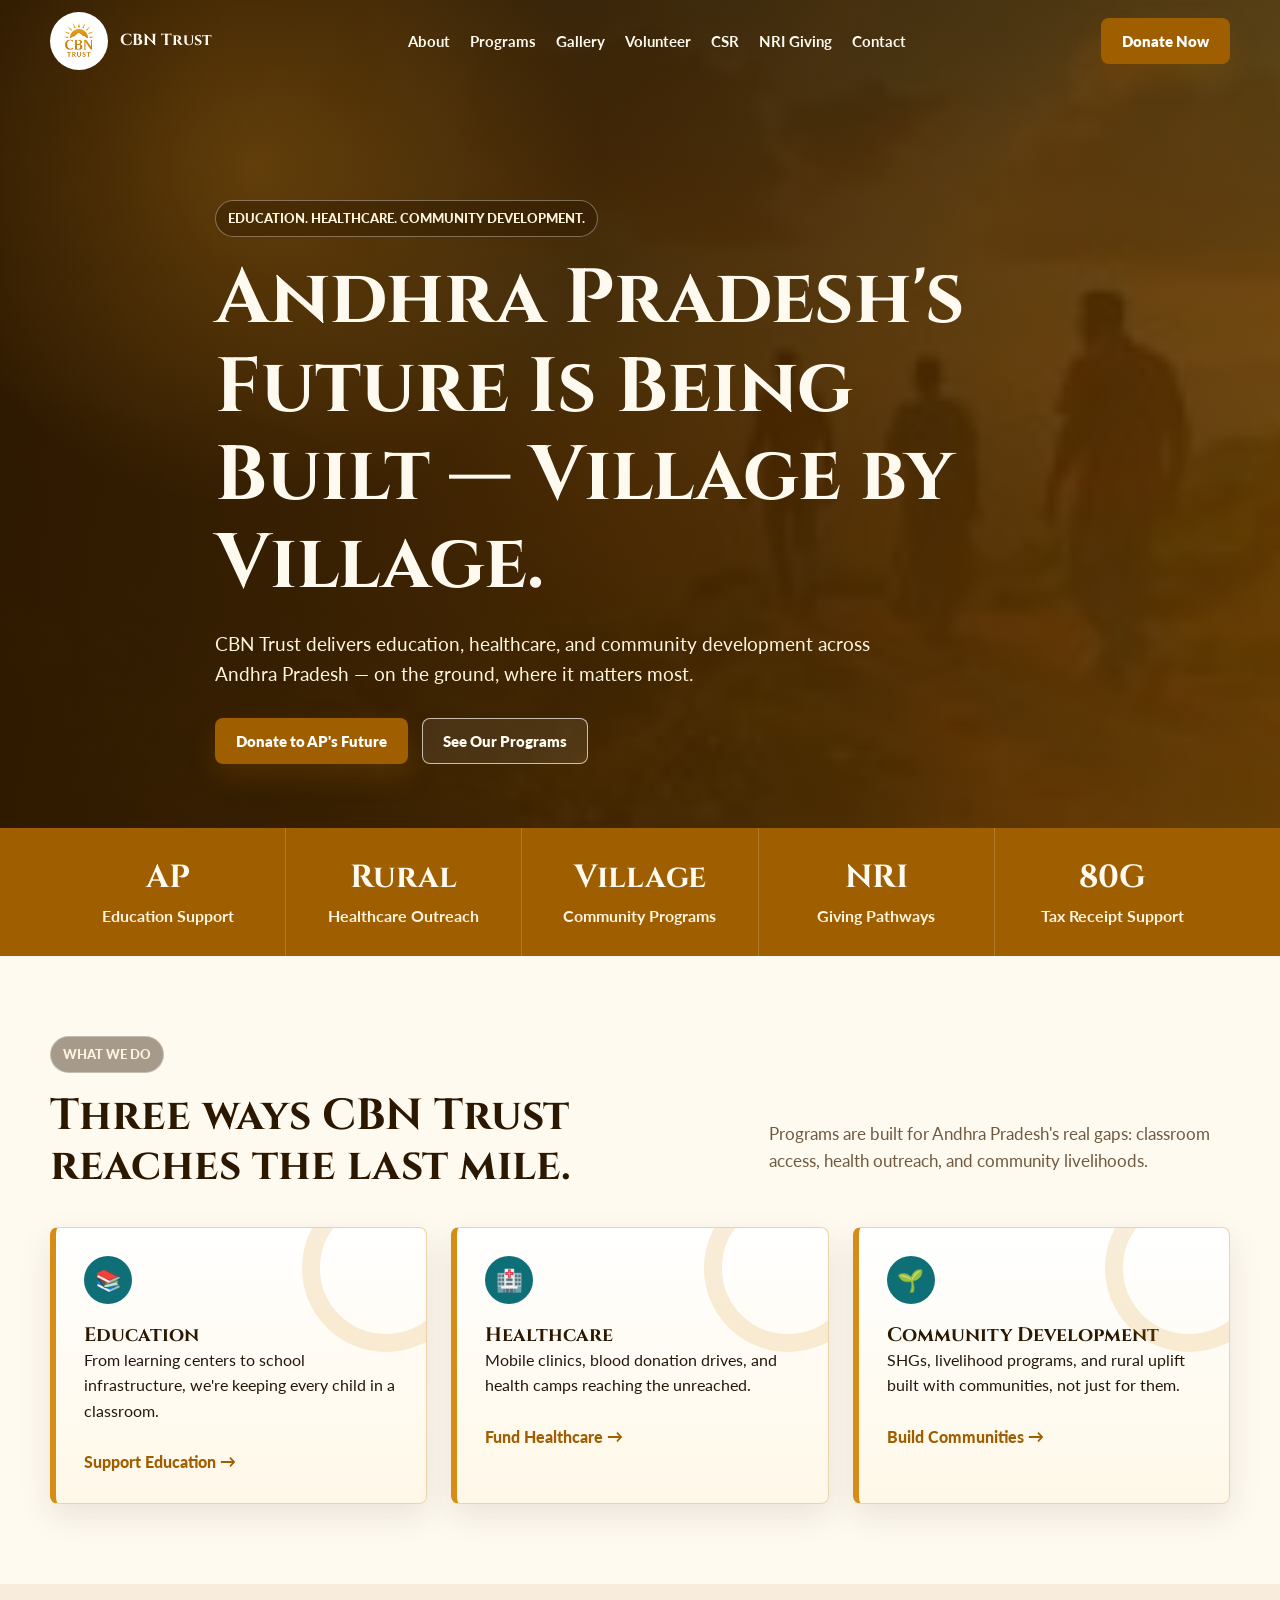
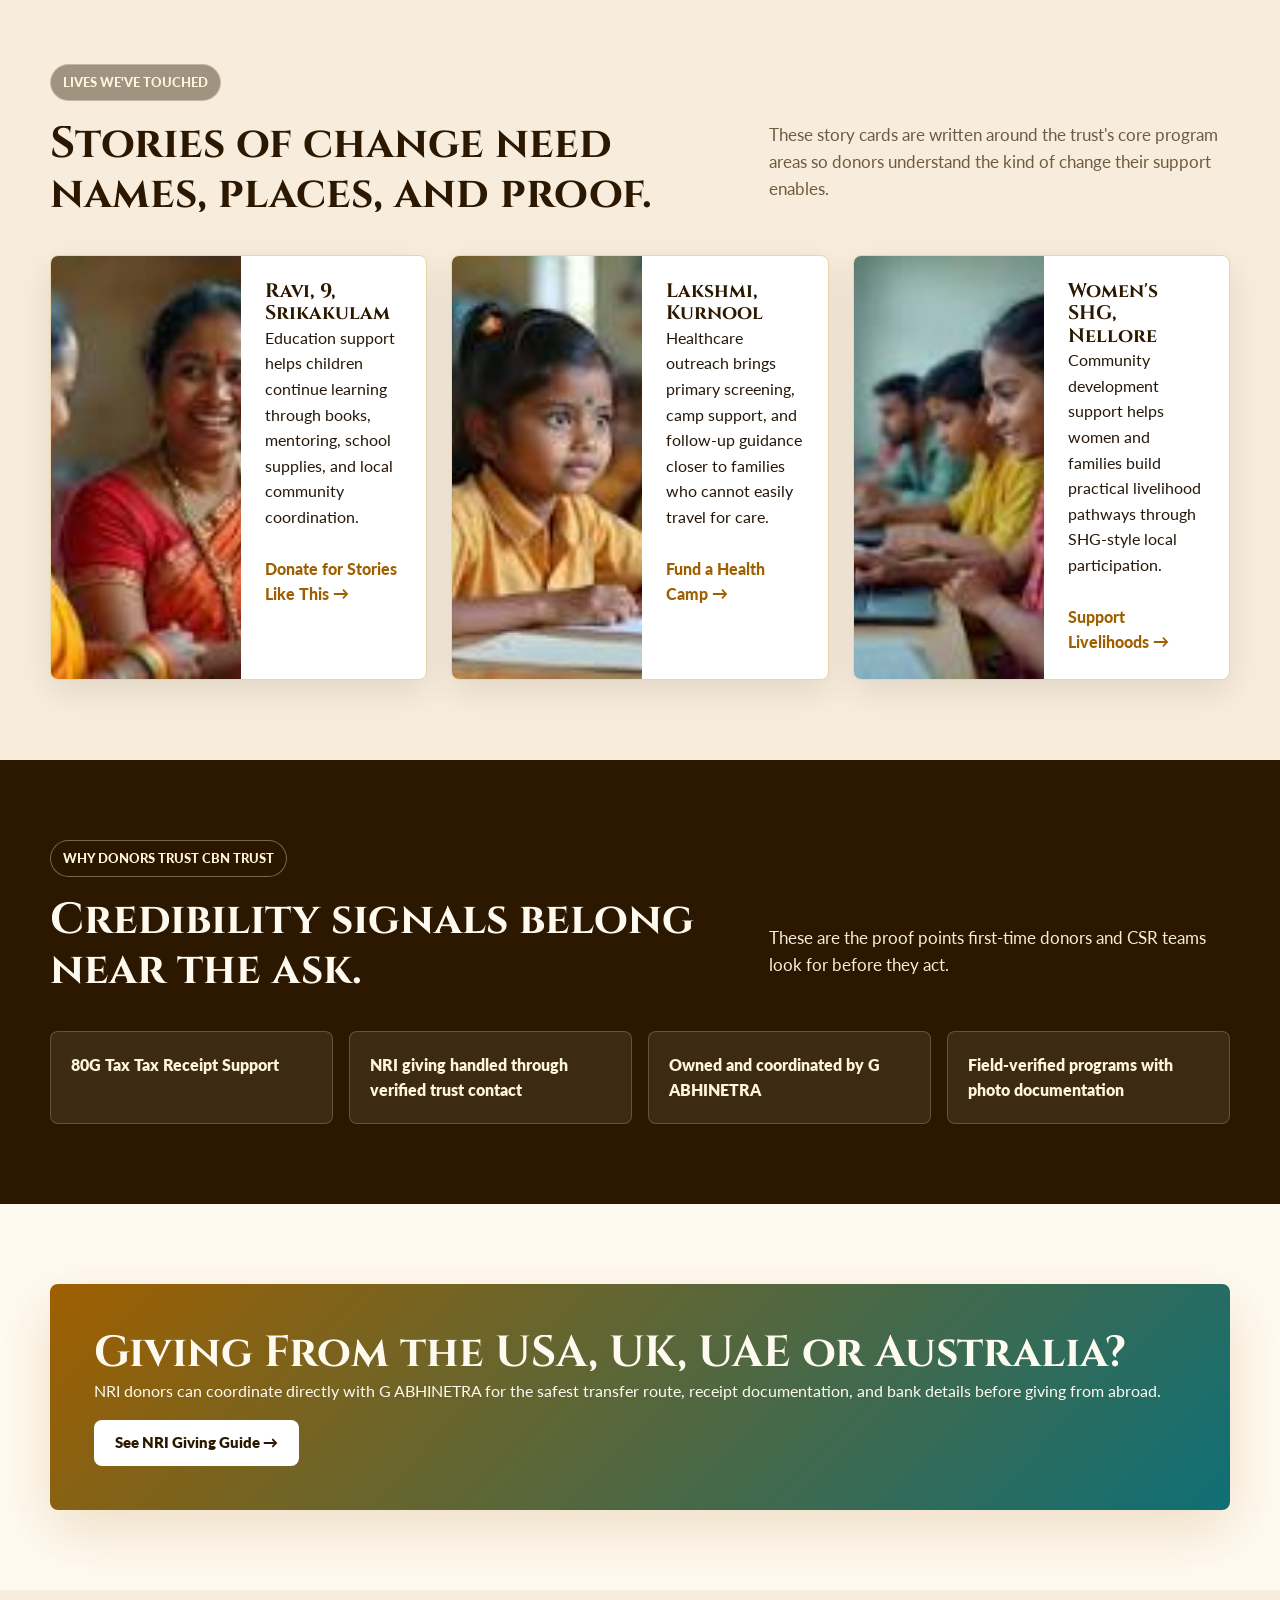
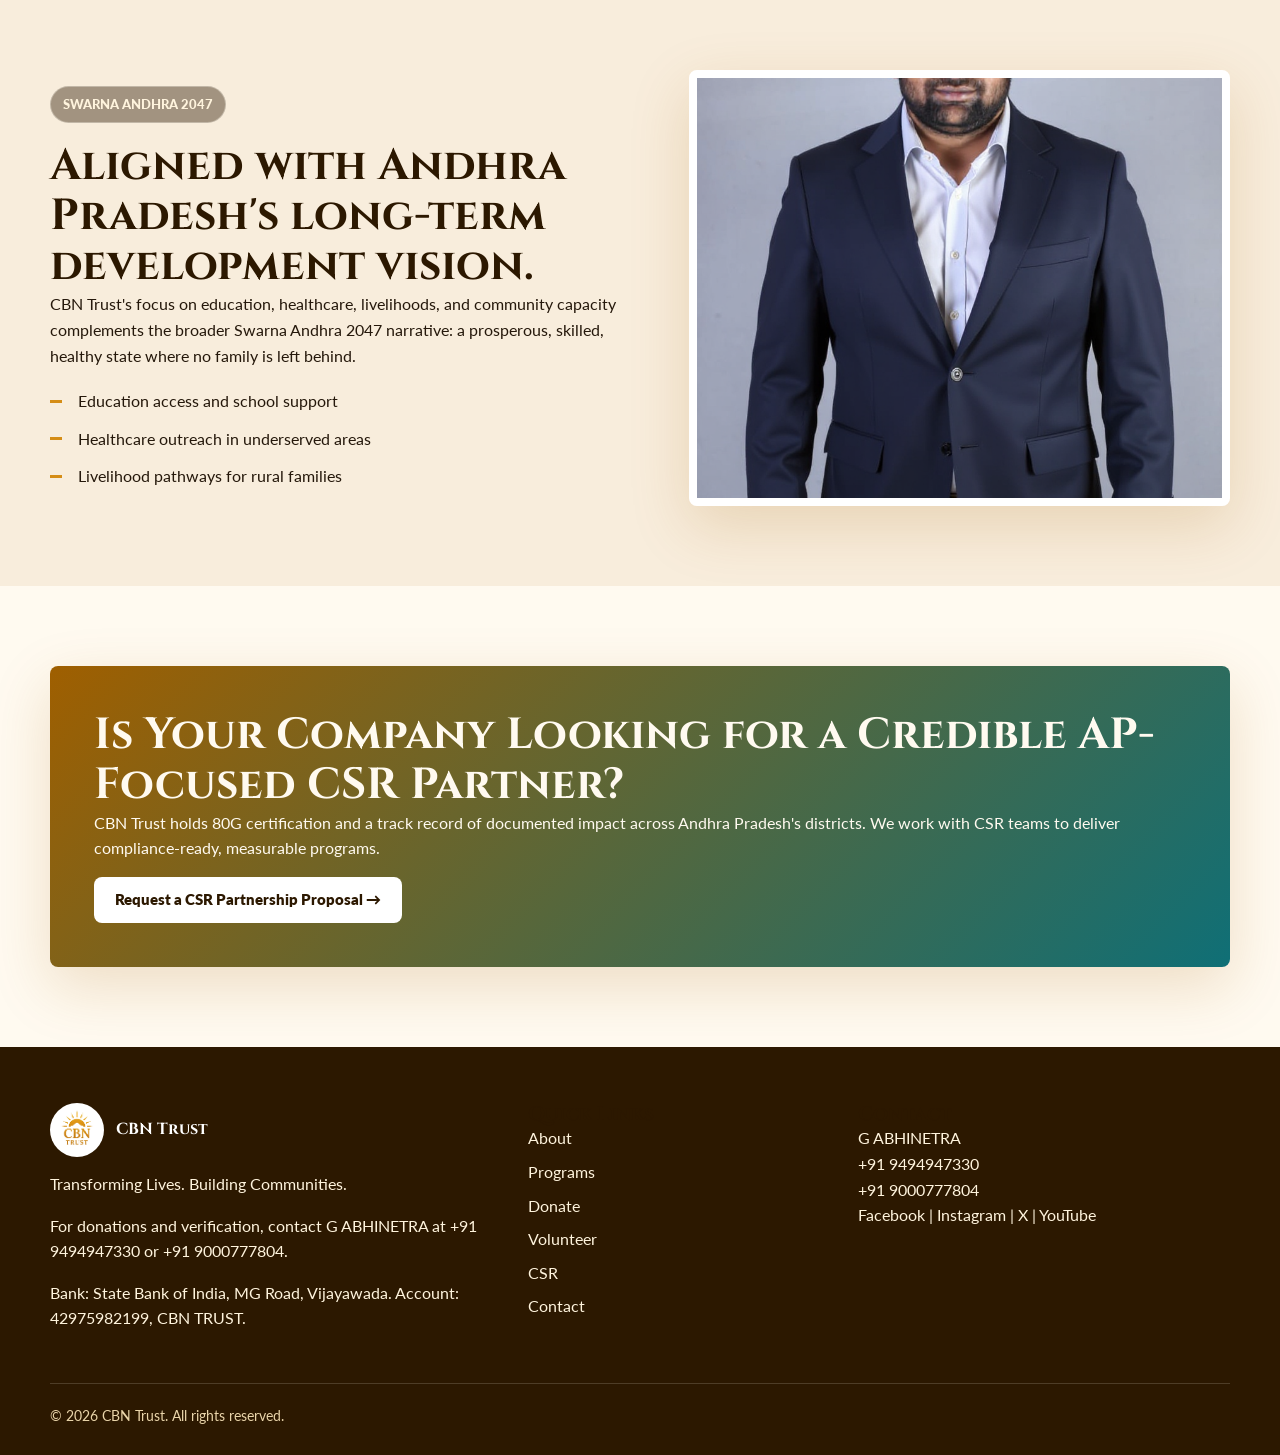
==== index.html @ 4fd9454a "Initial CBN Trust static website" ====
<!doctype html>
<html lang="en">
<head>
  <meta charset="utf-8">
  <meta name="viewport" content="width=device-width, initial-scale=1">
  <title>CBN Trust — Transforming Andhra Pradesh Through Education, Healthcare & Community</title>
  <meta name="description" content="CBN Trust is Andhra Pradesh's most trusted nonprofit, delivering ground-level change in education, healthcare and community development. Donate. Volunteer. Partner.">
  <link rel="canonical" href="https://cbntrust.org/">
  <meta property="og:title" content="CBN Trust — Transforming Andhra Pradesh Through Education, Healthcare & Community">
  <meta property="og:description" content="CBN Trust is Andhra Pradesh's most trusted nonprofit, delivering ground-level change in education, healthcare and community development. Donate. Volunteer. Partner.">
  <meta property="og:image" content="/assets/og-image.jpg">
  <meta property="og:type" content="website">
  <meta property="og:site_name" content="CBN Trust">
  <meta name="twitter:card" content="summary_large_image">
  <meta name="twitter:title" content="CBN Trust — Transforming Andhra Pradesh Through Education, Healthcare & Community">
  <meta name="twitter:description" content="CBN Trust is Andhra Pradesh's most trusted nonprofit, delivering ground-level change in education, healthcare and community development. Donate. Volunteer. Partner.">
  <meta name="twitter:image" content="/assets/og-image.jpg">
  <link rel="preconnect" href="https://fonts.googleapis.com">
  <link rel="preconnect" href="https://fonts.gstatic.com" crossorigin>
  <link href="https://fonts.googleapis.com/css2?family=Cinzel:wght@600;700;800&family=Lato:wght@400;700;900&family=Tiro+Telugu:ital@0;1&display=swap" rel="stylesheet">
  <link rel="stylesheet" href="css/variables.css">
  <link rel="stylesheet" href="css/global.css">
  <script type="application/ld+json">{"@context":"https://schema.org","@type":"NGO","name":"CBN Trust","description":"CBN Trust is dedicated to creating sustainable social and economic transformation in Andhra Pradesh through innovative programs in education, healthcare, and community development.","url":"https://cbntrust.org","logo":"https://cbntrust.org/assets/logo.png","areaServed":"Andhra Pradesh, India","foundingLocation":"Andhra Pradesh, India"}</script>
</head>
<body>
  <header class="site-header">
    <div class="container nav">
      <a class="brand" href="index.html"><img src="assets/logo.png" alt="CBN Trust logo"><span>CBN Trust</span></a>
      <nav class="nav-links" aria-label="Primary navigation">
        <a href="about.html">About</a><a href="programs.html">Programs</a><a href="gallery.html">Gallery</a><a href="volunteer.html">Volunteer</a><a href="csr-partnership.html">CSR</a><a href="nri-giving.html">NRI Giving</a><a href="contact.html">Contact</a>
      </nav>
      <a class="button primary nav-cta" href="donate.html" aria-label="Donate now to CBN Trust">Donate Now</a>
      <button class="menu-toggle" type="button" aria-label="Open menu" aria-expanded="false">☰</button>
    </div>
  </header>
  <main>
    <section class="hero">
      <div class="container hero-copy reveal visible">
        <span class="eyebrow">Education. Healthcare. Community development.</span>
        <h1>Andhra Pradesh's Future Is Being Built — Village by Village.</h1>
        <p>CBN Trust delivers education, healthcare, and community development across Andhra Pradesh — on the ground, where it matters most.</p>
        <div class="cta-row">
          <a class="button primary" href="donate.html" aria-label="Donate to Andhra Pradesh's future">Donate to AP's Future</a>
          <a class="button secondary" href="programs.html" aria-label="See CBN Trust programs">See Our Programs</a>
        </div>
      </div>
    </section>
    <section class="stats-band" aria-label="Impact numbers">
      <div class="container stats-grid">
        <div class="stat"><strong data-count="0">AP</strong><span>Education Support</span></div>
        <div class="stat"><strong data-count="0">Rural</strong><span>Healthcare Outreach</span></div>
        <div class="stat"><strong data-count="0">Village</strong><span>Community Programs</span></div>
        <div class="stat"><strong data-count="0">NRI</strong><span>Giving Pathways</span></div>
        <div class="stat"><strong>80G</strong><span>Tax Receipt Support</span></div>
      </div>
    </section>
    <section class="section">
      <div class="container">
        <div class="section-head reveal">
          <div><span class="eyebrow">What We Do</span><h2>Three ways CBN Trust reaches the last mile.</h2></div>
          <p>Programs are built for Andhra Pradesh's real gaps: classroom access, health outreach, and community livelihoods.</p>
        </div>
        <div class="grid three">
          <article class="card pillar-card reveal"><span class="icon">📚</span><h3>Education</h3><p>From learning centers to school infrastructure, we're keeping every child in a classroom.</p><a class="text-link" href="programs.html#education">Support Education →</a></article>
          <article class="card pillar-card reveal"><span class="icon">🏥</span><h3>Healthcare</h3><p>Mobile clinics, blood donation drives, and health camps reaching the unreached.</p><a class="text-link" href="programs.html#healthcare">Fund Healthcare →</a></article>
          <article class="card pillar-card reveal"><span class="icon">🌱</span><h3>Community Development</h3><p>SHGs, livelihood programs, and rural uplift built with communities, not just for them.</p><a class="text-link" href="programs.html#community">Build Communities →</a></article>
        </div>
      </div>
    </section>
    <section class="section alt">
      <div class="container">
        <div class="section-head reveal"><div><span class="eyebrow">Lives We've Touched</span><h2>Stories of change need names, places, and proof.</h2></div><p>These story cards are written around the trust's core program areas so donors understand the kind of change their support enables.</p></div>
        <div class="grid three">
          <article class="story-card reveal"><img src="assets/images/program-education.jpeg" alt="Children and community members during an education support activity" loading="lazy"><div><h3>Ravi, 9, Srikakulam</h3><p>Education support helps children continue learning through books, mentoring, school supplies, and local community coordination.</p><a class="text-link" href="donate.html">Donate for Stories Like This →</a></div></article>
          <article class="story-card reveal"><img src="assets/images/program-healthcare.jpeg" alt="Healthcare outreach activity in Andhra Pradesh" loading="lazy"><div><h3>Lakshmi, Kurnool</h3><p>Healthcare outreach brings primary screening, camp support, and follow-up guidance closer to families who cannot easily travel for care.</p><a class="text-link" href="donate.html">Fund a Health Camp →</a></div></article>
          <article class="story-card reveal"><img src="assets/images/program-community.jpeg" alt="Community development program photo in Andhra Pradesh" loading="lazy"><div><h3>Women's SHG, Nellore</h3><p>Community development support helps women and families build practical livelihood pathways through SHG-style local participation.</p><a class="text-link" href="donate.html">Support Livelihoods →</a></div></article>
        </div>
      </div>
    </section>
    <section class="section dark">
      <div class="container">
        <div class="section-head reveal"><div><span class="eyebrow">Why Donors Trust CBN Trust</span><h2>Credibility signals belong near the ask.</h2></div><p>These are the proof points first-time donors and CSR teams look for before they act.</p></div>
        <div class="trust-row">
          <div class="trust-item reveal">80G Tax Tax Receipt Support</div>
          <div class="trust-item reveal">NRI giving handled through verified trust contact</div>
          <div class="trust-item reveal">Owned and coordinated by G ABHINETRA</div>
          <div class="trust-item reveal">Field-verified programs with photo documentation</div>
        </div>
      </div>
    </section>
    <section class="section">
      <div class="container">
        <div class="banner reveal">
          <h2>Giving From the USA, UK, UAE or Australia?</h2>
          <p>NRI donors can coordinate directly with G ABHINETRA for the safest transfer route, receipt documentation, and bank details before giving from abroad.</p>
          <a class="button light" href="nri-giving.html" aria-label="See NRI giving guide">See NRI Giving Guide →</a>
        </div>
      </div>
    </section>
    <section class="section alt">
      <div class="container split">
        <div class="reveal"><span class="eyebrow">Swarna Andhra 2047</span><h2>Aligned with Andhra Pradesh's long-term development vision.</h2><p>CBN Trust's focus on education, healthcare, livelihoods, and community capacity complements the broader Swarna Andhra 2047 narrative: a prosperous, skilled, healthy state where no family is left behind.</p><ul class="list-check"><li>Education access and school support</li><li>Healthcare outreach in underserved areas</li><li>Livelihood pathways for rural families</li></ul></div>
        <div class="media-frame reveal"><img src="assets/images/owner-abhinethra.png" alt="G ABHINETRA, owner of CBN Trust" loading="lazy"></div>
      </div>
    </section>
    <section class="section">
      <div class="container">
        <div class="banner reveal">
          <h2>Is Your Company Looking for a Credible AP-Focused CSR Partner?</h2>
          <p>CBN Trust holds 80G certification and a track record of documented impact across Andhra Pradesh's districts. We work with CSR teams to deliver compliance-ready, measurable programs.</p>
          <a class="button light" href="csr-partnership.html" aria-label="Request a CSR partnership proposal">Request a CSR Partnership Proposal →</a>
        </div>
      </div>
    </section>
  </main>
  <footer class="site-footer">
    <div class="container footer-grid">
      <div><div class="footer-logo"><img src="assets/logo.png" alt="CBN Trust logo"><strong>CBN Trust</strong></div><p>Transforming Lives. Building Communities.</p><p>For donations and verification, contact G ABHINETRA at +91 9494947330 or +91 9000777804.</p><p>Bank: State Bank of India, MG Road, Vijayawada. Account: 42975982199, CBN TRUST.</p></div>
      <div><h3>Quick Links</h3><div class="footer-links"><a href="about.html">About</a><a href="programs.html">Programs</a><a href="donate.html">Donate</a><a href="volunteer.html">Volunteer</a><a href="csr-partnership.html">CSR</a><a href="contact.html">Contact</a></div></div>
      <div><h3>Contact</h3><p>G ABHINETRA<br>+91 9494947330<br>+91 9000777804<br>Facebook | Instagram | X | YouTube</p></div>
    </div>
    <div class="container footer-bottom">© 2026 CBN Trust. All rights reserved.</div>
  </footer>
  <a class="mobile-donate button primary" href="donate.html" aria-label="Donate now on mobile">Donate Now</a>
  <script src="js/main.js"></script>
</body>
</html>
---- css/variables.css ----
:root {
  --color-primary: #d58d16;
  --color-primary-dark: #9f5f00;
  --color-secondary: #0f6f76;
  --color-accent: #7a8f2a;
  --color-background: #fffaf0;
  --color-background-warm: #f8eddc;
  --color-text: #25180b;
  --color-text-muted: #6f5a40;
  --color-surface: #ffffff;
  --color-surface-gold: #fff4dd;
  --color-border: #ead5aa;
  --color-dark: #2c1800;
  --font-display: "Cinzel", "Tiro Telugu", Georgia, serif;
  --font-body: "Lato", "Tiro Telugu", system-ui, sans-serif;
  --radius: 8px;
  --shadow-primary: 0 20px 60px rgba(159, 95, 0, 0.18);
  --shadow-soft: 0 12px 32px rgba(37, 24, 11, 0.1);
  --gradient-hero: linear-gradient(135deg, rgba(44, 24, 0, 0.92), rgba(159, 95, 0, 0.72));
  --max-width: 1180px;
  --section-space: 80px;
}

@media (max-width: 760px) {
  :root {
    --section-space: 48px;
  }
}
---- css/global.css ----
* {
  box-sizing: border-box;
}

html {
  scroll-behavior: smooth;
}

body {
  margin: 0;
  color: var(--color-text);
  background: var(--color-background);
  font-family: var(--font-body);
  line-height: 1.6;
}

img {
  display: block;
  max-width: 100%;
}

a {
  color: inherit;
  text-decoration: none;
}

p {
  margin: 0 0 16px;
}

h1,
h2,
h3 {
  margin: 0;
  color: var(--color-dark);
  font-family: var(--font-display);
  font-weight: 700;
  line-height: 1.15;
}

h1 {
  font-size: clamp(2.35rem, 6vw, 5.15rem);
}

h2 {
  font-size: clamp(1.85rem, 3.4vw, 3rem);
}

h3 {
  font-size: 1.22rem;
}

.container {
  width: min(var(--max-width), calc(100% - 40px));
  margin: 0 auto;
}

.site-header {
  position: fixed;
  z-index: 50;
  top: 0;
  left: 0;
  width: 100%;
  border-bottom: 1px solid transparent;
  transition: background 200ms ease, border-color 200ms ease, box-shadow 200ms ease;
}

.site-header.scrolled,
.site-header.solid {
  border-color: rgba(213, 141, 22, 0.22);
  background: rgba(255, 250, 240, 0.94);
  box-shadow: 0 10px 30px rgba(37, 24, 11, 0.08);
  backdrop-filter: blur(14px);
}

.nav {
  display: flex;
  align-items: center;
  justify-content: space-between;
  min-height: 82px;
  gap: 24px;
}

.brand {
  display: flex;
  align-items: center;
  gap: 12px;
  font-family: var(--font-display);
  font-weight: 700;
  letter-spacing: 0;
}

.brand img {
  width: 58px;
  height: 58px;
  border-radius: 50%;
  background: #fff;
}

.site-header:not(.scrolled):not(.solid) .brand,
.site-header:not(.scrolled):not(.solid) .nav-links a,
.site-header:not(.scrolled):not(.solid) .menu-toggle {
  color: #fffaf0;
}

.nav-links {
  display: flex;
  align-items: center;
  gap: 20px;
  font-size: 0.94rem;
  font-weight: 700;
}

.nav-links a {
  position: relative;
}

.nav-links a::after {
  position: absolute;
  left: 0;
  bottom: -8px;
  width: 0;
  height: 2px;
  background: var(--color-primary);
  content: "";
  transition: width 200ms ease;
}

.nav-links a:hover::after,
.nav-links a.active::after {
  width: 100%;
}

.button,
button {
  display: inline-flex;
  align-items: center;
  justify-content: center;
  min-height: 46px;
  padding: 12px 20px;
  border: 1px solid transparent;
  border-radius: var(--radius);
  cursor: pointer;
  font-family: var(--font-body);
  font-size: 0.96rem;
  font-weight: 800;
  line-height: 1.1;
  text-align: center;
  transition: transform 200ms ease, box-shadow 200ms ease, background 200ms ease, color 200ms ease;
}

.button:hover,
button:hover {
  transform: translateY(-2px);
}

.button.primary,
button.primary {
  color: #fff;
  background: var(--color-primary-dark);
  box-shadow: 0 12px 28px rgba(159, 95, 0, 0.24);
}

.button.secondary {
  color: #fffaf0;
  border-color: rgba(255, 250, 240, 0.7);
  background: rgba(255, 250, 240, 0.08);
}

.button.light {
  color: var(--color-dark);
  background: #fff;
}

.button.ghost {
  color: var(--color-primary-dark);
  border-color: var(--color-border);
  background: transparent;
}

.menu-toggle {
  display: none;
  border: 0;
  background: transparent;
  color: var(--color-dark);
  font-size: 1.8rem;
  box-shadow: none;
}

.hero,
.page-hero {
  position: relative;
  display: grid;
  align-items: end;
  min-height: 92vh;
  padding: 128px 0 64px;
  overflow: hidden;
  color: #fffaf0;
  background: var(--gradient-hero), url("../assets/images/gallery-wide.jpeg") center/cover;
}

.page-hero {
  min-height: 54vh;
}

.hero::before,
.page-hero::before {
  position: absolute;
  inset: 0;
  background-image: radial-gradient(circle at 20% 20%, rgba(213, 141, 22, 0.28), transparent 28%), linear-gradient(90deg, rgba(44, 24, 0, 0.88), rgba(44, 24, 0, 0.28));
  content: "";
}

.hero .container,
.page-hero .container {
  position: relative;
  z-index: 1;
}

.hero-copy {
  width: min(850px, 100%);
}

.eyebrow {
  display: inline-flex;
  margin-bottom: 18px;
  padding: 7px 12px;
  border: 1px solid rgba(255, 250, 240, 0.35);
  border-radius: 999px;
  color: #fff4dd;
  background: rgba(44, 24, 0, 0.42);
  font-size: 0.82rem;
  font-weight: 900;
  text-transform: uppercase;
}

.hero h1,
.page-hero h1 {
  color: #fffaf0;
}

.hero p,
.page-hero p {
  width: min(720px, 100%);
  margin-top: 20px;
  color: #fff4dd;
  font-size: 1.2rem;
}

.cta-row {
  display: flex;
  flex-wrap: wrap;
  gap: 14px;
  margin-top: 28px;
}

.section {
  padding: var(--section-space) 0;
}

.section.alt {
  background: var(--color-background-warm);
}

.section.dark {
  color: #fff4dd;
  background: var(--color-dark);
}

.section.dark h2,
.section.dark h3 {
  color: #fffaf0;
}

.section-head {
  display: grid;
  grid-template-columns: minmax(0, 0.82fr) minmax(260px, 0.55fr);
  gap: 32px;
  align-items: end;
  margin-bottom: 36px;
}

.section-head p {
  color: var(--color-text-muted);
  font-size: 1.05rem;
}

.dark .section-head p {
  color: #f8eddc;
}

.grid {
  display: grid;
  gap: 24px;
}

.grid.three {
  grid-template-columns: repeat(3, minmax(0, 1fr));
}

.grid.two {
  grid-template-columns: repeat(2, minmax(0, 1fr));
}

.card,
.story-card,
.form-panel {
  border: 1px solid var(--color-border);
  border-radius: var(--radius);
  background: var(--color-surface);
  box-shadow: var(--shadow-soft);
}

.card {
  padding: 28px;
}

.pillar-card {
  position: relative;
  overflow: hidden;
  border-left: 6px solid var(--color-primary);
  background: linear-gradient(180deg, #fff, #fff8e8);
}

.pillar-card::after {
  position: absolute;
  right: -44px;
  top: -44px;
  width: 132px;
  height: 132px;
  border: 18px solid rgba(213, 141, 22, 0.16);
  border-radius: 50%;
  content: "";
}

.icon {
  display: grid;
  width: 48px;
  height: 48px;
  place-items: center;
  margin-bottom: 20px;
  border-radius: 50%;
  color: #fff;
  background: var(--color-secondary);
  font-size: 1.35rem;
}

.text-link {
  display: inline-flex;
  margin-top: 10px;
  color: var(--color-primary-dark);
  font-weight: 900;
}

.stats-band {
  background: var(--color-primary-dark);
  color: #fffaf0;
}

.stats-grid {
  display: grid;
  grid-template-columns: repeat(5, minmax(0, 1fr));
  gap: 1px;
  background: rgba(255, 250, 240, 0.18);
}

.stat {
  min-height: 128px;
  padding: 24px 16px;
  background: var(--color-primary-dark);
  text-align: center;
}

.stat strong {
  display: block;
  font-family: var(--font-display);
  font-size: 2rem;
}

.stat span {
  color: #fff4dd;
  font-weight: 700;
}

.story-card {
  display: grid;
  grid-template-columns: 190px 1fr;
  overflow: hidden;
}

.story-card img {
  width: 100%;
  height: 100%;
  object-fit: cover;
}

.story-card div {
  padding: 24px;
}

.trust-row {
  display: grid;
  grid-template-columns: repeat(4, minmax(0, 1fr));
  gap: 16px;
}

.trust-item {
  padding: 20px;
  border: 1px solid rgba(255, 250, 240, 0.2);
  border-radius: var(--radius);
  background: rgba(255, 250, 240, 0.08);
  font-weight: 800;
}

.banner {
  padding: 44px;
  border-radius: var(--radius);
  background: linear-gradient(135deg, var(--color-primary-dark), var(--color-secondary));
  color: #fffaf0;
  box-shadow: var(--shadow-primary);
}

.banner h2 {
  color: #fffaf0;
}

.split {
  display: grid;
  grid-template-columns: 1.05fr 0.95fr;
  gap: 40px;
  align-items: center;
}

.media-frame {
  overflow: hidden;
  border: 8px solid #fff;
  border-radius: var(--radius);
  box-shadow: var(--shadow-primary);
}

.media-frame img {
  width: 100%;
  height: 420px;
  object-fit: cover;
}

.list-check {
  display: grid;
  gap: 12px;
  padding: 0;
  margin: 20px 0 0;
  list-style: none;
}

.list-check li {
  padding-left: 28px;
  background: linear-gradient(var(--color-primary), var(--color-primary)) 0 0.72em/12px 3px no-repeat;
}

.gallery-grid {
  display: grid;
  grid-template-columns: repeat(4, minmax(0, 1fr));
  gap: 16px;
}

.gallery-item {
  position: relative;
  min-height: 210px;
  overflow: hidden;
  border-radius: var(--radius);
  background: var(--color-surface-gold);
}

.gallery-item.tall {
  grid-row: span 2;
}

.gallery-item.wide {
  grid-column: span 2;
}

.gallery-item img {
  width: 100%;
  height: 100%;
  min-height: inherit;
  object-fit: cover;
}

.gallery-item figcaption {
  position: absolute;
  right: 0;
  bottom: 0;
  left: 0;
  padding: 12px;
  color: #fffaf0;
  background: linear-gradient(transparent, rgba(44, 24, 0, 0.86));
  font-weight: 800;
}

.form-panel {
  padding: 28px;
}

.form-grid {
  display: grid;
  grid-template-columns: repeat(2, minmax(0, 1fr));
  gap: 16px;
}

label {
  display: grid;
  gap: 7px;
  color: var(--color-text-muted);
  font-size: 0.86rem;
  font-weight: 900;
}

input,
select,
textarea {
  width: 100%;
  min-height: 46px;
  padding: 12px 14px;
  border: 1px solid var(--color-border);
  border-radius: var(--radius);
  background: #fff;
  color: var(--color-text);
  font: inherit;
}

textarea {
  min-height: 130px;
  resize: vertical;
}

.full {
  grid-column: 1 / -1;
}

.faq {
  display: grid;
  gap: 14px;
}

.faq details {
  padding: 18px 20px;
  border: 1px solid var(--color-border);
  border-radius: var(--radius);
  background: #fff;
}

.faq summary {
  cursor: pointer;
  color: var(--color-dark);
  font-weight: 900;
}

.site-footer {
  padding: 56px 0 28px;
  color: #fff4dd;
  background: var(--color-dark);
}

.footer-grid {
  display: grid;
  grid-template-columns: 1.2fr 0.8fr 1fr;
  gap: 32px;
}

.footer-logo {
  display: flex;
  align-items: center;
  gap: 12px;
  margin-bottom: 14px;
  color: #fff;
  font-family: var(--font-display);
  font-weight: 700;
}

.footer-logo img {
  width: 54px;
  height: 54px;
  border-radius: 50%;
  background: #fff;
}

.footer-links {
  display: grid;
  gap: 8px;
}

.footer-bottom {
  margin-top: 36px;
  padding-top: 20px;
  border-top: 1px solid rgba(255, 250, 240, 0.16);
  color: #ead5aa;
  font-size: 0.9rem;
}

.mobile-donate {
  display: none;
}

.reveal {
  opacity: 0;
  transform: translateY(18px);
  transition: opacity 520ms ease, transform 520ms ease;
}

.reveal.visible {
  opacity: 1;
  transform: none;
}

.filter-tabs,
.amount-grid {
  display: flex;
  flex-wrap: wrap;
  gap: 12px;
}

.amount-button,
.filter-button {
  border-color: var(--color-border);
  color: var(--color-dark);
  background: #fff;
}

.amount-button.active,
.filter-button.active {
  color: #fff;
  background: var(--color-primary-dark);
}

.donation-box {
  position: sticky;
  top: 100px;
}

.map-placeholder,
.video-placeholder {
  display: grid;
  min-height: 300px;
  place-items: center;
  border: 1px dashed var(--color-primary-dark);
  border-radius: var(--radius);
  background: var(--color-surface-gold);
  color: var(--color-text-muted);
  text-align: center;
  font-weight: 900;
}

@media (max-width: 980px) {
  .nav-links {
    position: fixed;
    inset: 0;
    display: none;
    flex-direction: column;
    justify-content: center;
    background: rgba(44, 24, 0, 0.97);
    color: #fffaf0;
    font-size: 1.35rem;
  }

  .nav-links.open {
    display: flex;
  }

  .menu-toggle {
    position: relative;
    z-index: 60;
    display: inline-flex;
  }

  .nav-cta {
    display: none;
  }

  .section-head,
  .split,
  .grid.three,
  .grid.two,
  .footer-grid {
    grid-template-columns: 1fr;
  }

  .stats-grid,
  .trust-row {
    grid-template-columns: repeat(2, minmax(0, 1fr));
  }

  .gallery-grid {
    grid-template-columns: repeat(2, minmax(0, 1fr));
  }

  .gallery-item.wide {
    grid-column: span 1;
  }
}

@media (max-width: 640px) {
  .container {
    width: min(100% - 28px, var(--max-width));
  }

  .nav {
    min-height: 70px;
  }

  .brand img {
    width: 48px;
    height: 48px;
  }

  .hero {
    min-height: 88vh;
  }

  .cta-row,
  .button {
    width: 100%;
  }

  .button {
    min-height: 50px;
  }

  .stats-grid,
  .trust-row,
  .form-grid,
  .story-card {
    grid-template-columns: 1fr;
  }

  .story-card img {
    height: 220px;
  }

  .gallery-grid {
    grid-template-columns: 1fr;
  }

  .gallery-item.tall {
    grid-row: span 1;
  }

  .banner {
    padding: 28px;
  }

  .mobile-donate {
    position: fixed;
    z-index: 70;
    right: 14px;
    bottom: 14px;
    left: 14px;
    display: flex;
    min-height: 54px;
    border-radius: var(--radius);
    color: #fff;
    background: var(--color-primary-dark);
    box-shadow: var(--shadow-primary);
  }

  body {
    padding-bottom: 78px;
  }
}
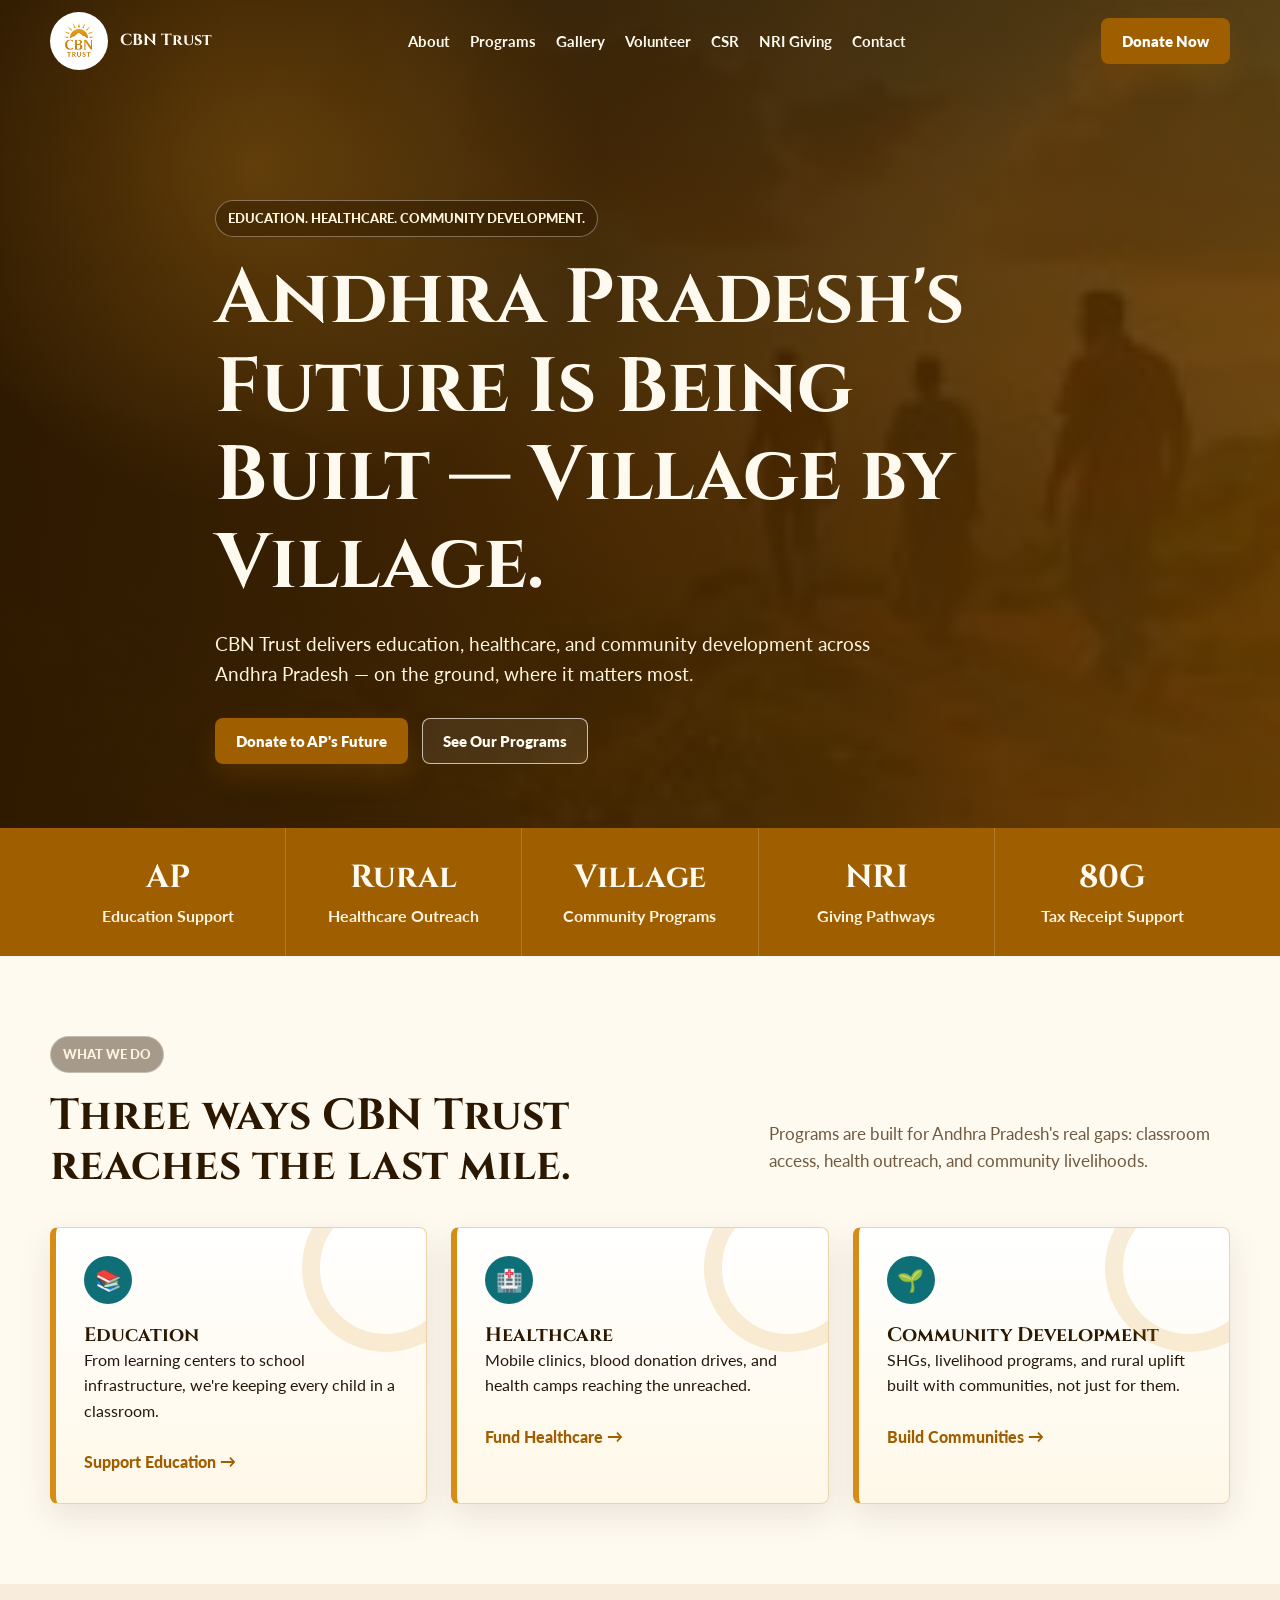
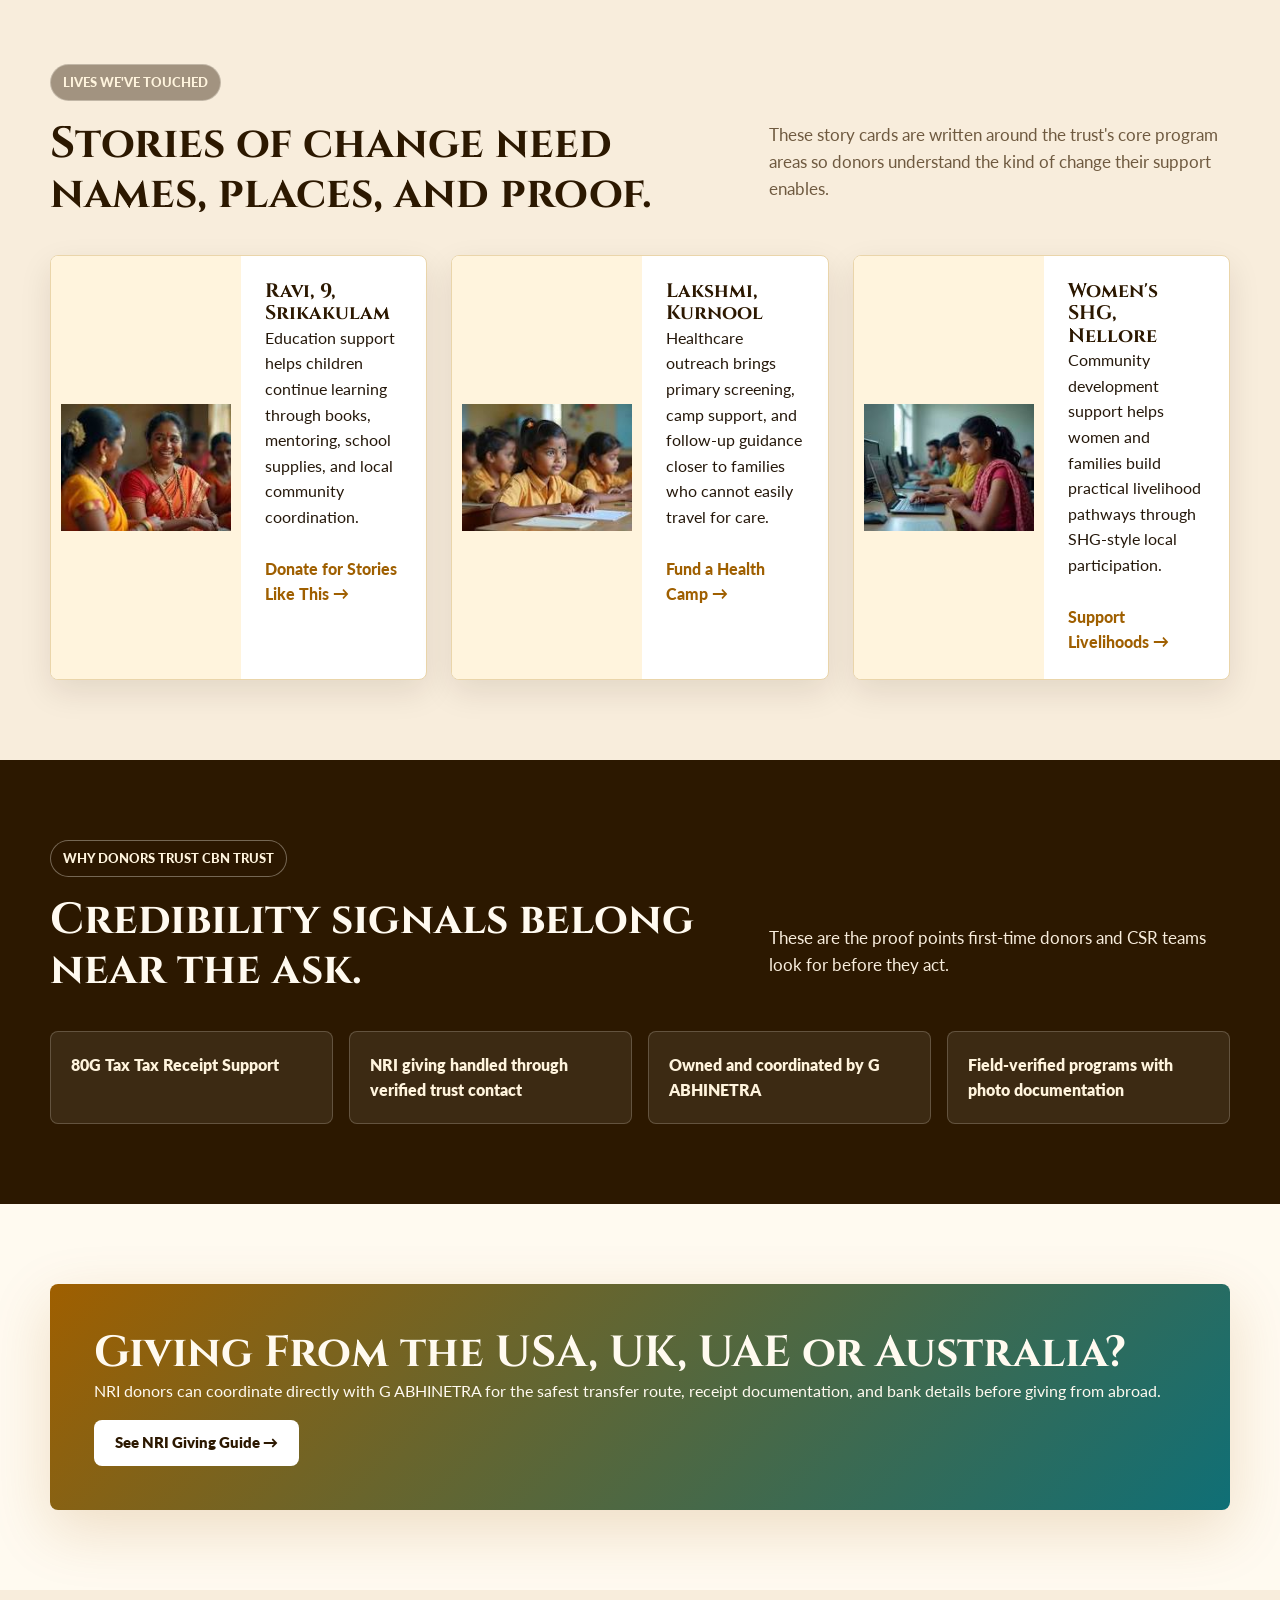
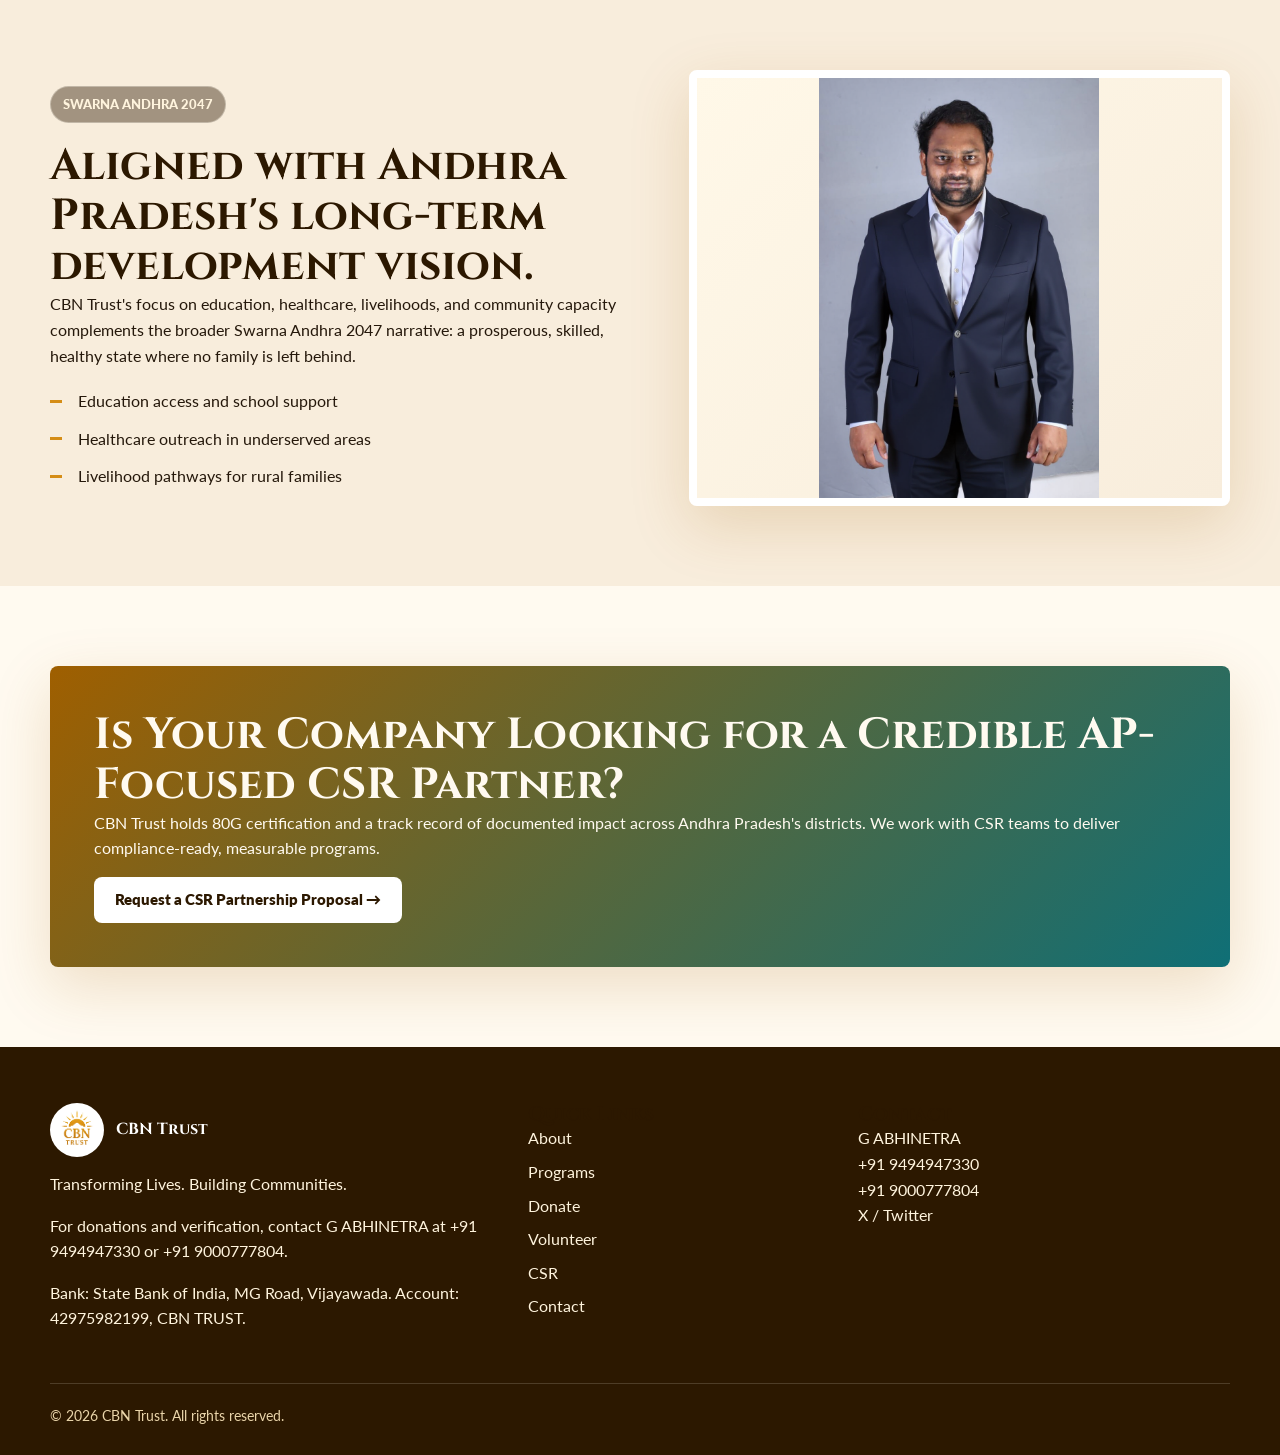
==== commit 28351827: "Improve image framing and social links" ====
--- a/index.html
+++ b/index.html
@@ -23,6 +23,7 @@
   <script type="application/ld+json">{"@context":"https://schema.org","@type":"NGO","name":"CBN Trust","description":"CBN Trust is dedicated to creating sustainable social and economic transformation in Andhra Pradesh through innovative programs in education, healthcare, and community development.","url":"https://cbntrust.org","logo":"https://cbntrust.org/assets/logo.png","areaServed":"Andhra Pradesh, India","foundingLocation":"Andhra Pradesh, India"}</script>
 </head>
 <body>
+  <div class="logo-loader" id="logoLoader" role="status" aria-live="polite" aria-label="Loading CBN Trust"><div class="logo-loader-inner"><div class="logo-loader-mark"><img src="assets/logo.png" alt="CBN Trust logo"></div><span>CBN Trust</span></div></div>
   <header class="site-header">
     <div class="container nav">
       <a class="brand" href="index.html"><img src="assets/logo.png" alt="CBN Trust logo"><span>CBN Trust</span></a>
@@ -117,7 +118,7 @@
     <div class="container footer-grid">
       <div><div class="footer-logo"><img src="assets/logo.png" alt="CBN Trust logo"><strong>CBN Trust</strong></div><p>Transforming Lives. Building Communities.</p><p>For donations and verification, contact G ABHINETRA at +91 9494947330 or +91 9000777804.</p><p>Bank: State Bank of India, MG Road, Vijayawada. Account: 42975982199, CBN TRUST.</p></div>
       <div><h3>Quick Links</h3><div class="footer-links"><a href="about.html">About</a><a href="programs.html">Programs</a><a href="donate.html">Donate</a><a href="volunteer.html">Volunteer</a><a href="csr-partnership.html">CSR</a><a href="contact.html">Contact</a></div></div>
-      <div><h3>Contact</h3><p>G ABHINETRA<br>+91 9494947330<br>+91 9000777804<br>Facebook | Instagram | X | YouTube</p></div>
+      <div><h3>Contact</h3><p>G ABHINETRA<br>+91 9494947330<br>+91 9000777804<br><a href="https://x.com/cbn-trust" target="_blank" rel="noopener">X / Twitter</a></p></div>
     </div>
     <div class="container footer-bottom">© 2026 CBN Trust. All rights reserved.</div>
   </footer>
--- a/css/global.css
+++ b/css/global.css
@@ -12,6 +12,114 @@
   background: var(--color-background);
   font-family: var(--font-body);
   line-height: 1.6;
+}
+
+body.loader-active {
+  overflow: hidden;
+}
+
+.logo-loader {
+  position: fixed;
+  z-index: 9999;
+  inset: 0;
+  display: grid;
+  place-items: center;
+  padding: 24px;
+  background:
+    radial-gradient(circle at 50% 38%, rgba(213, 141, 22, 0.24), transparent 32%),
+    linear-gradient(135deg, #fffaf0 0%, #fff4dd 48%, #f8eddc 100%);
+  opacity: 1;
+  visibility: visible;
+  transition: opacity 520ms ease, visibility 520ms ease;
+}
+
+.logo-loader.done {
+  opacity: 0;
+  visibility: hidden;
+  pointer-events: none;
+}
+
+.logo-loader-inner {
+  position: relative;
+  display: grid;
+  justify-items: center;
+  gap: 18px;
+}
+
+.logo-loader-mark {
+  position: relative;
+  display: grid;
+  width: 132px;
+  height: 132px;
+  place-items: center;
+  border-radius: 50%;
+  background: #fff;
+  box-shadow: var(--shadow-primary);
+  animation: loader-rise 900ms ease both;
+}
+
+.logo-loader-mark::before,
+.logo-loader-mark::after {
+  position: absolute;
+  inset: -14px;
+  border: 2px solid rgba(213, 141, 22, 0.3);
+  border-top-color: var(--color-primary);
+  border-radius: 50%;
+  content: "";
+  animation: loader-orbit 1400ms linear infinite;
+}
+
+.logo-loader-mark::after {
+  inset: -26px;
+  border-color: rgba(15, 111, 118, 0.16);
+  border-bottom-color: var(--color-secondary);
+  animation-duration: 2100ms;
+  animation-direction: reverse;
+}
+
+.logo-loader img {
+  width: 96px;
+  height: 96px;
+  border-radius: 50%;
+  object-fit: contain;
+}
+
+.logo-loader span {
+  color: var(--color-primary-dark);
+  font-family: var(--font-display);
+  font-size: 1.25rem;
+  font-weight: 800;
+  letter-spacing: 0;
+  text-transform: uppercase;
+  animation: loader-glow 1200ms ease-in-out infinite alternate;
+}
+
+@keyframes loader-orbit {
+  to {
+    transform: rotate(360deg);
+  }
+}
+
+@keyframes loader-rise {
+  from {
+    opacity: 0;
+    transform: translateY(18px) scale(0.92);
+  }
+
+  to {
+    opacity: 1;
+    transform: translateY(0) scale(1);
+  }
+}
+
+@keyframes loader-glow {
+  from {
+    opacity: 0.72;
+  }
+
+  to {
+    opacity: 1;
+  }
 }
 
 img {
@@ -391,7 +499,9 @@
 .story-card img {
   width: 100%;
   height: 100%;
-  object-fit: cover;
+  padding: 10px;
+  background: var(--color-surface-gold);
+  object-fit: contain;
 }
 
 .story-card div {
@@ -432,16 +542,19 @@
 }
 
 .media-frame {
+  display: grid;
+  place-items: center;
   overflow: hidden;
   border: 8px solid #fff;
   border-radius: var(--radius);
+  background: linear-gradient(135deg, #fff8e8, #f8eddc);
   box-shadow: var(--shadow-primary);
 }
 
 .media-frame img {
   width: 100%;
   height: 420px;
-  object-fit: cover;
+  object-fit: contain;
 }
 
 .list-check {
@@ -465,10 +578,12 @@
 
 .gallery-item {
   position: relative;
+  display: grid;
+  place-items: center;
   min-height: 210px;
   overflow: hidden;
   border-radius: var(--radius);
-  background: var(--color-surface-gold);
+  background: linear-gradient(135deg, #fff8e8, #f8eddc);
 }
 
 .gallery-item.tall {
@@ -483,7 +598,8 @@
   width: 100%;
   height: 100%;
   min-height: inherit;
-  object-fit: cover;
+  padding: 10px;
+  object-fit: contain;
 }
 
 .gallery-item figcaption {
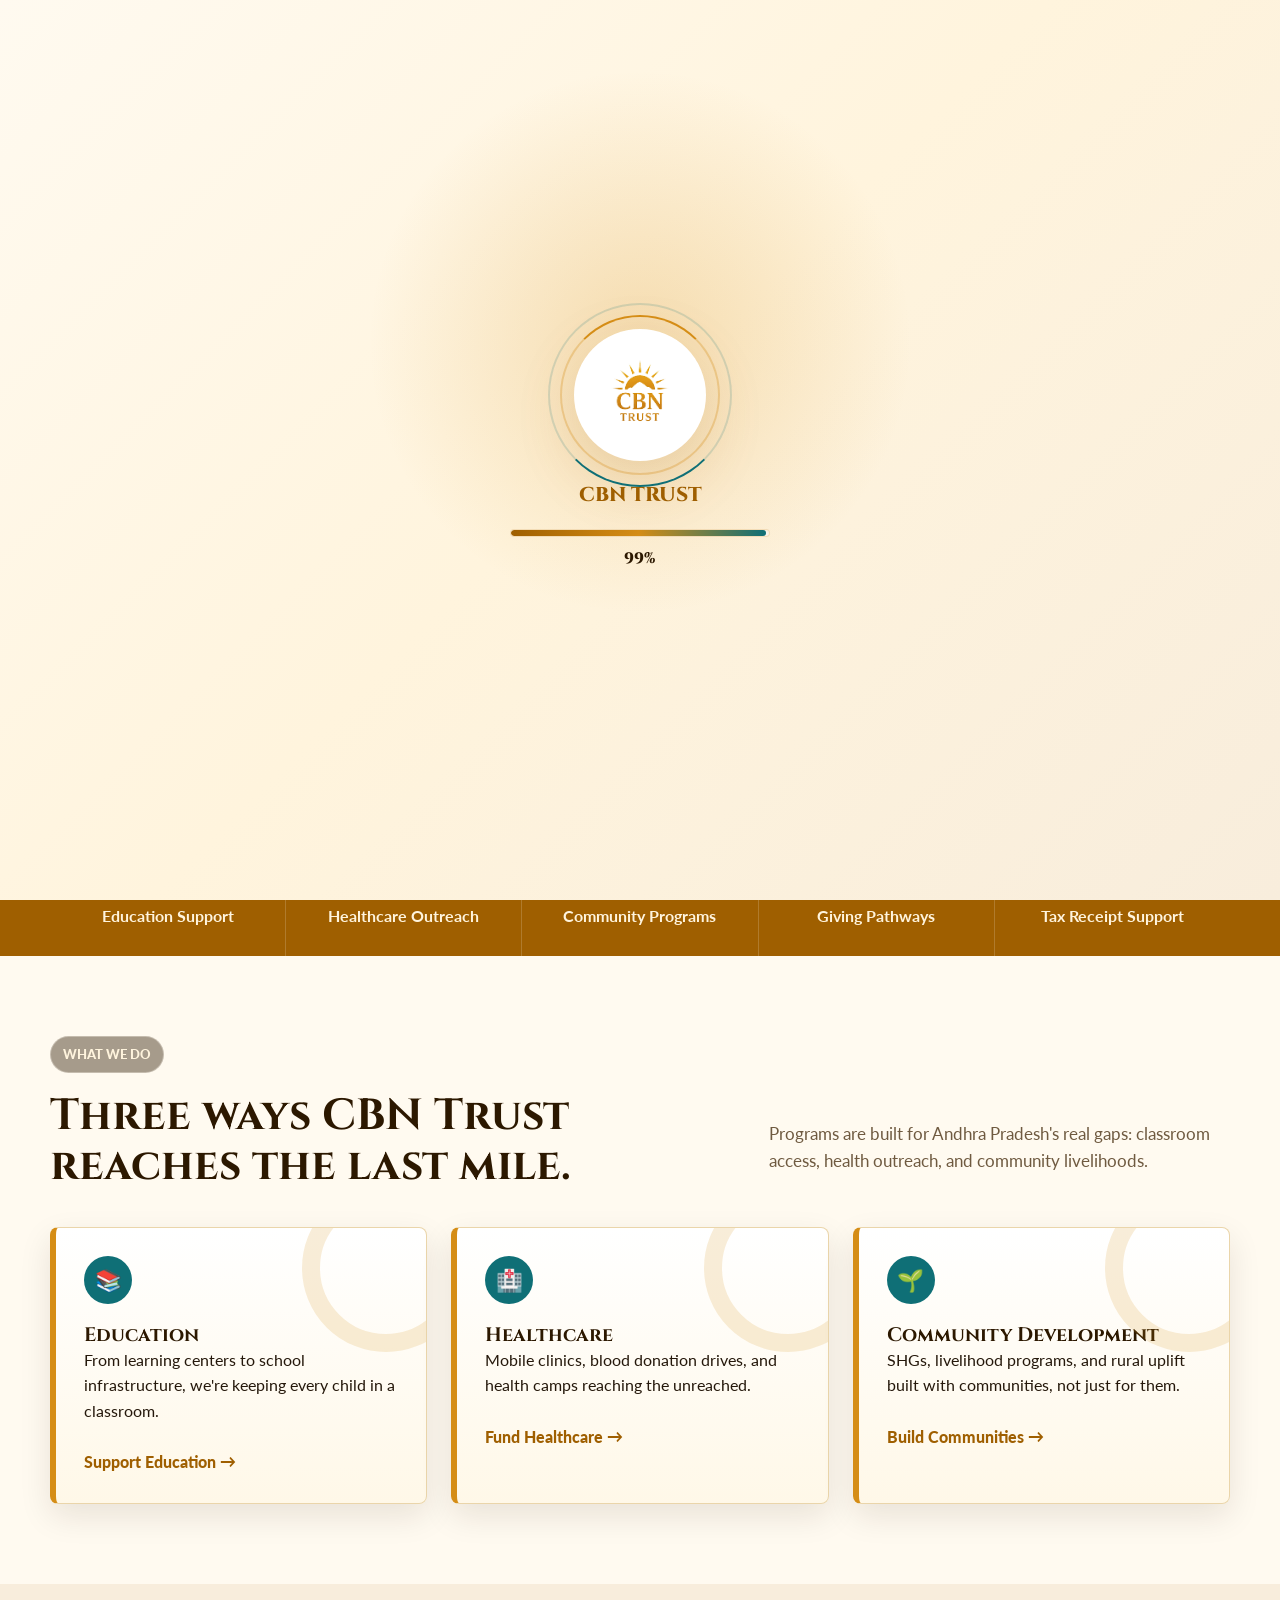
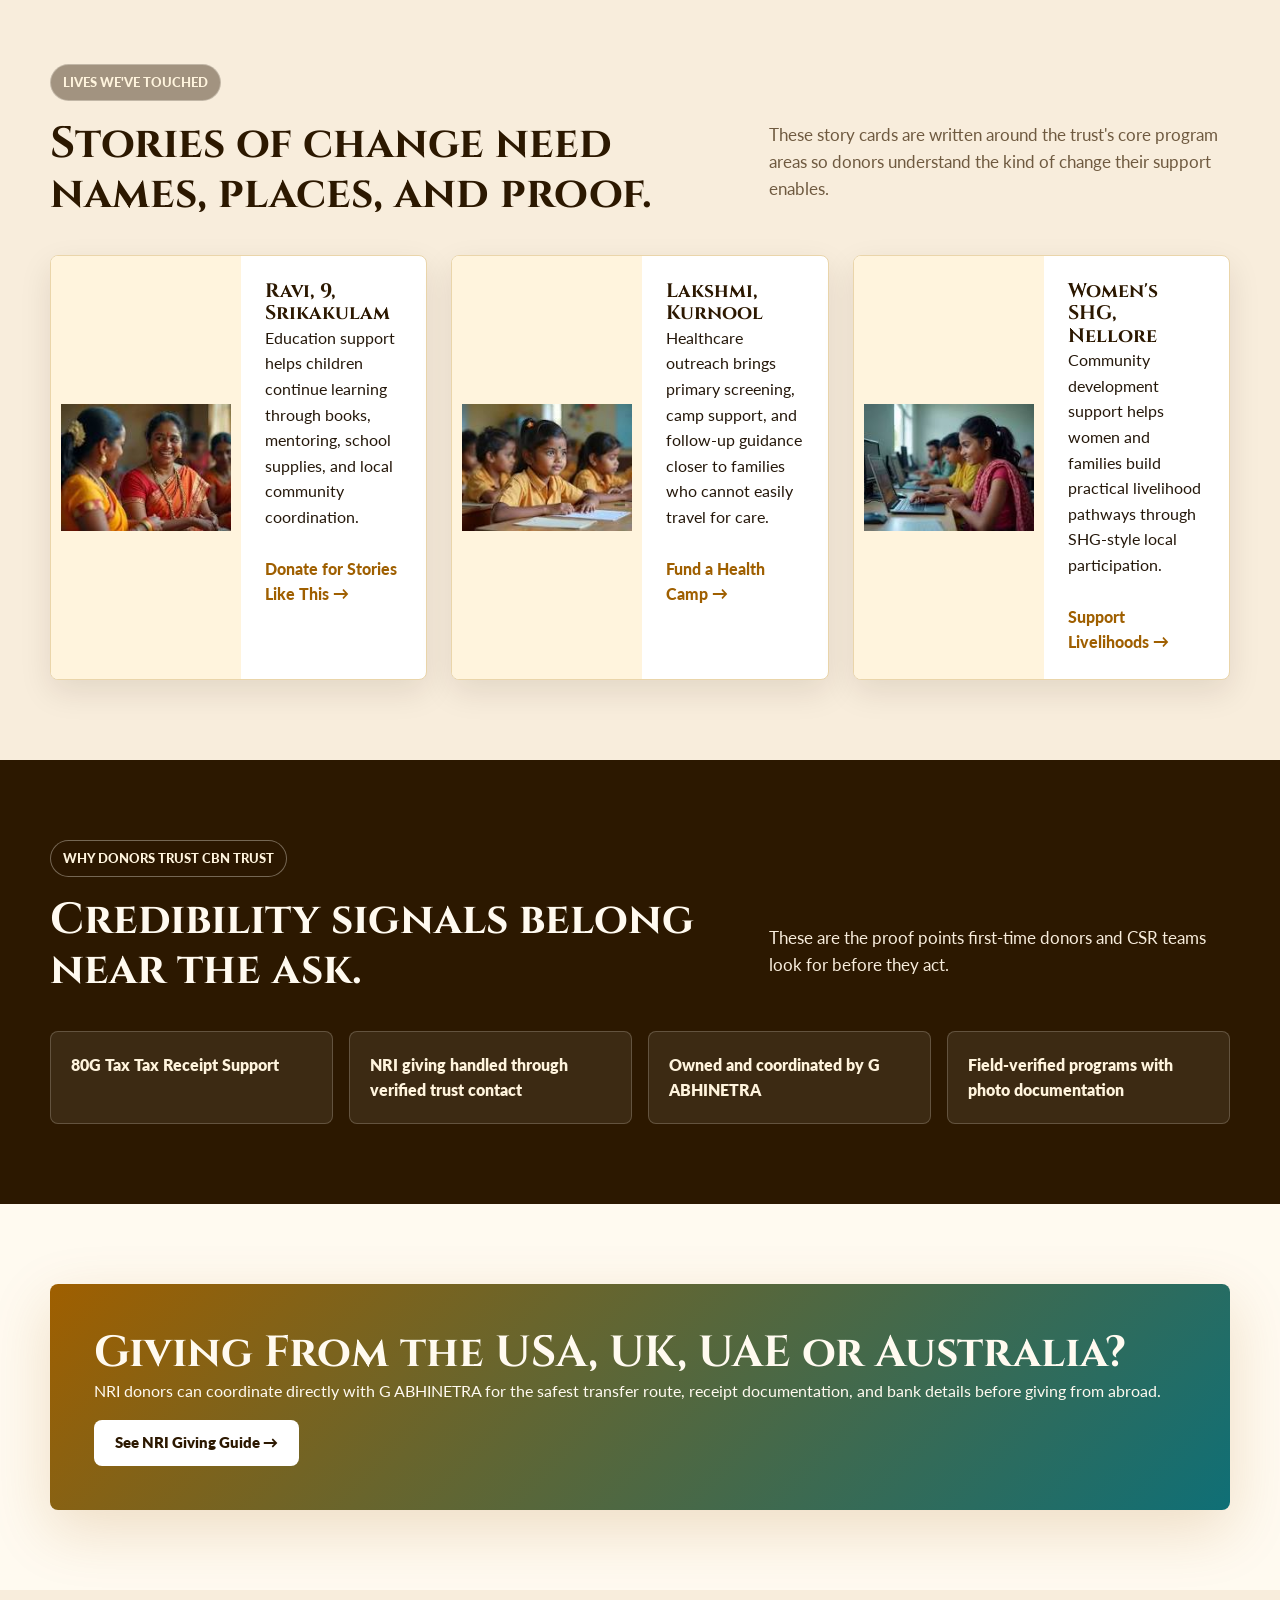
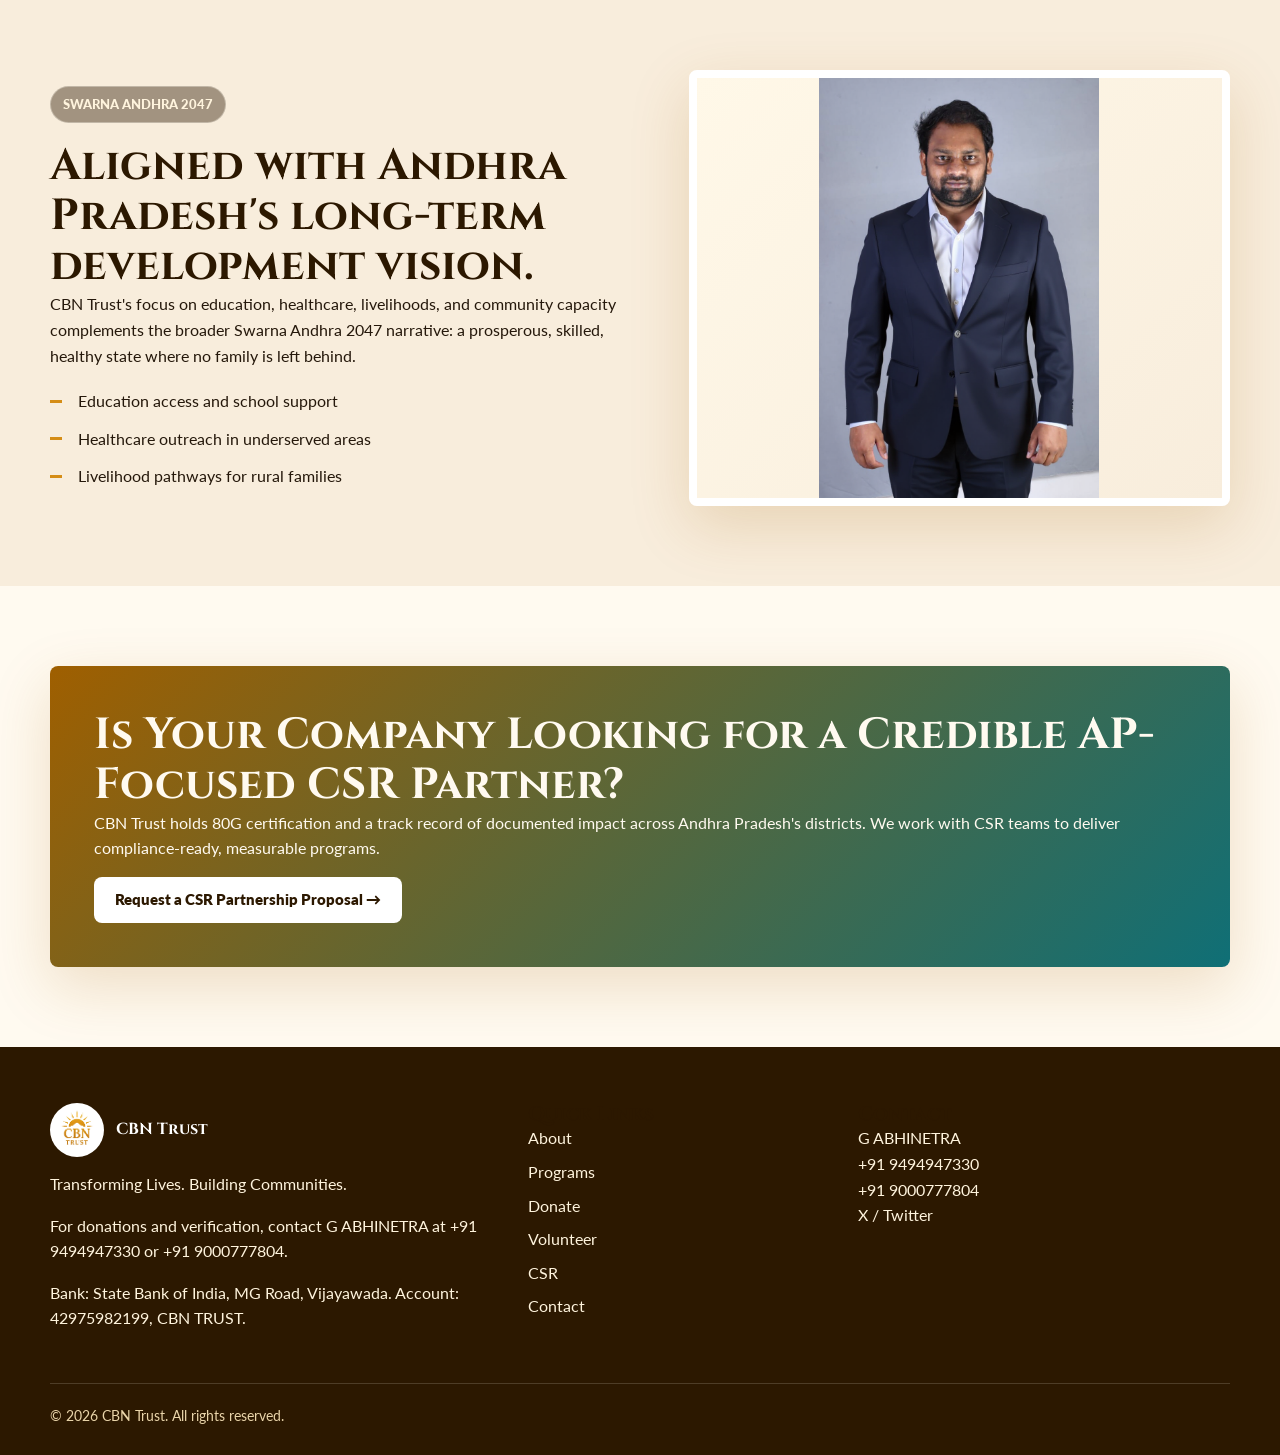
==== commit 61daaad2: "Add progress-based logo loader" ====
--- a/index.html
+++ b/index.html
@@ -23,7 +23,7 @@
   <script type="application/ld+json">{"@context":"https://schema.org","@type":"NGO","name":"CBN Trust","description":"CBN Trust is dedicated to creating sustainable social and economic transformation in Andhra Pradesh through innovative programs in education, healthcare, and community development.","url":"https://cbntrust.org","logo":"https://cbntrust.org/assets/logo.png","areaServed":"Andhra Pradesh, India","foundingLocation":"Andhra Pradesh, India"}</script>
 </head>
 <body>
-  <div class="logo-loader" id="logoLoader" role="status" aria-live="polite" aria-label="Loading CBN Trust"><div class="logo-loader-inner"><div class="logo-loader-mark"><img src="assets/logo.png" alt="CBN Trust logo"></div><span>CBN Trust</span></div></div>
+  <div class="logo-loader" id="logoLoader" role="status" aria-live="polite" aria-label="Loading CBN Trust"><div class="logo-loader-inner"><div class="logo-loader-mark"><img src="assets/logo.png" alt="CBN Trust logo"></div><span>CBN Trust</span><div class="logo-loader-progress" aria-hidden="true"><div class="logo-loader-track"><div class="logo-loader-bar" id="logoLoaderBar"></div></div><strong id="logoLoaderPercent">0%</strong></div></div></div>
   <header class="site-header">
     <div class="container nav">
       <a class="brand" href="index.html"><img src="assets/logo.png" alt="CBN Trust logo"><span>CBN Trust</span></a>
--- a/css/global.css
+++ b/css/global.css
@@ -92,6 +92,38 @@
   letter-spacing: 0;
   text-transform: uppercase;
   animation: loader-glow 1200ms ease-in-out infinite alternate;
+}
+
+.logo-loader-progress {
+  display: grid;
+  justify-items: center;
+  gap: 10px;
+  width: min(260px, 72vw);
+}
+
+.logo-loader-track {
+  width: 100%;
+  height: 8px;
+  overflow: hidden;
+  border: 1px solid rgba(213, 141, 22, 0.28);
+  border-radius: 999px;
+  background: rgba(255, 255, 255, 0.72);
+  box-shadow: inset 0 1px 4px rgba(159, 95, 0, 0.12);
+}
+
+.logo-loader-bar {
+  width: 0;
+  height: 100%;
+  border-radius: inherit;
+  background: linear-gradient(90deg, var(--color-primary-dark), var(--color-primary), var(--color-secondary));
+  transition: width 120ms ease;
+}
+
+.logo-loader-progress strong {
+  color: var(--color-dark);
+  font-family: var(--font-display);
+  font-size: 0.95rem;
+  font-weight: 800;
 }
 
 @keyframes loader-orbit {
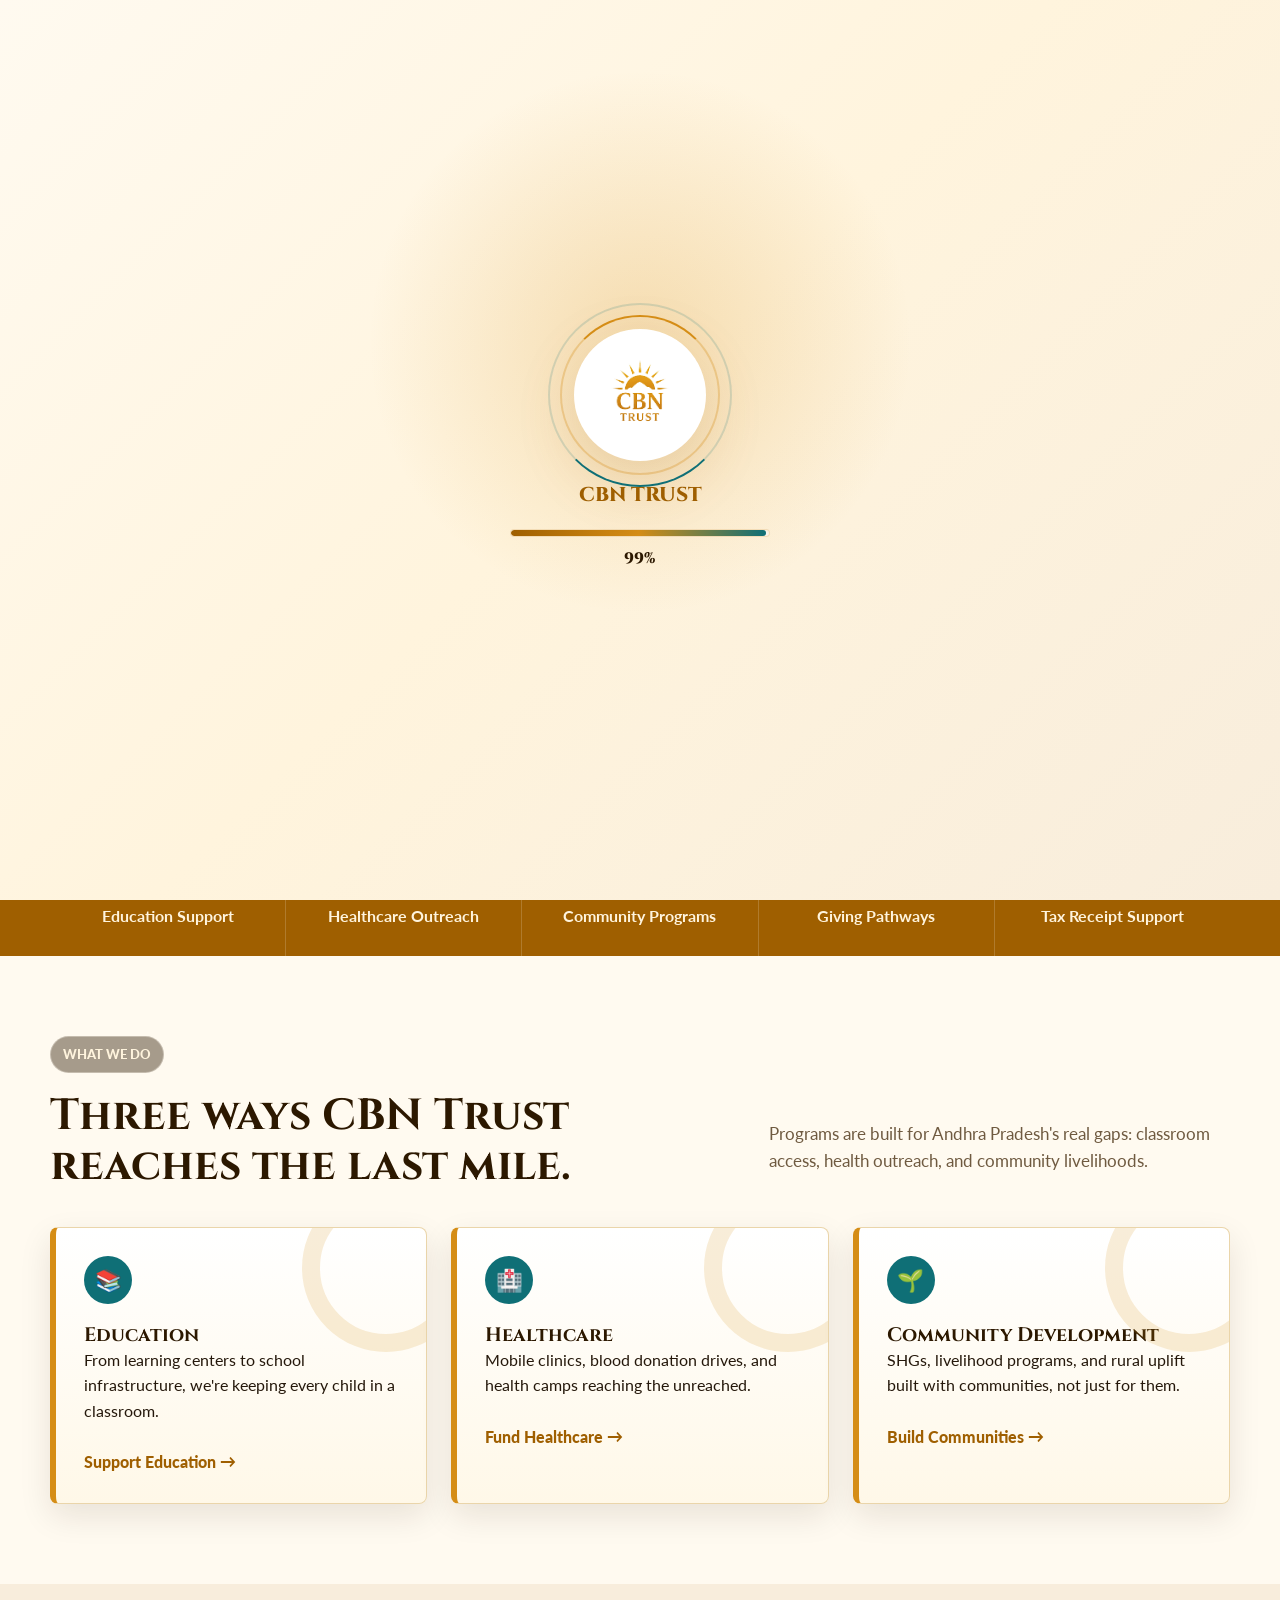
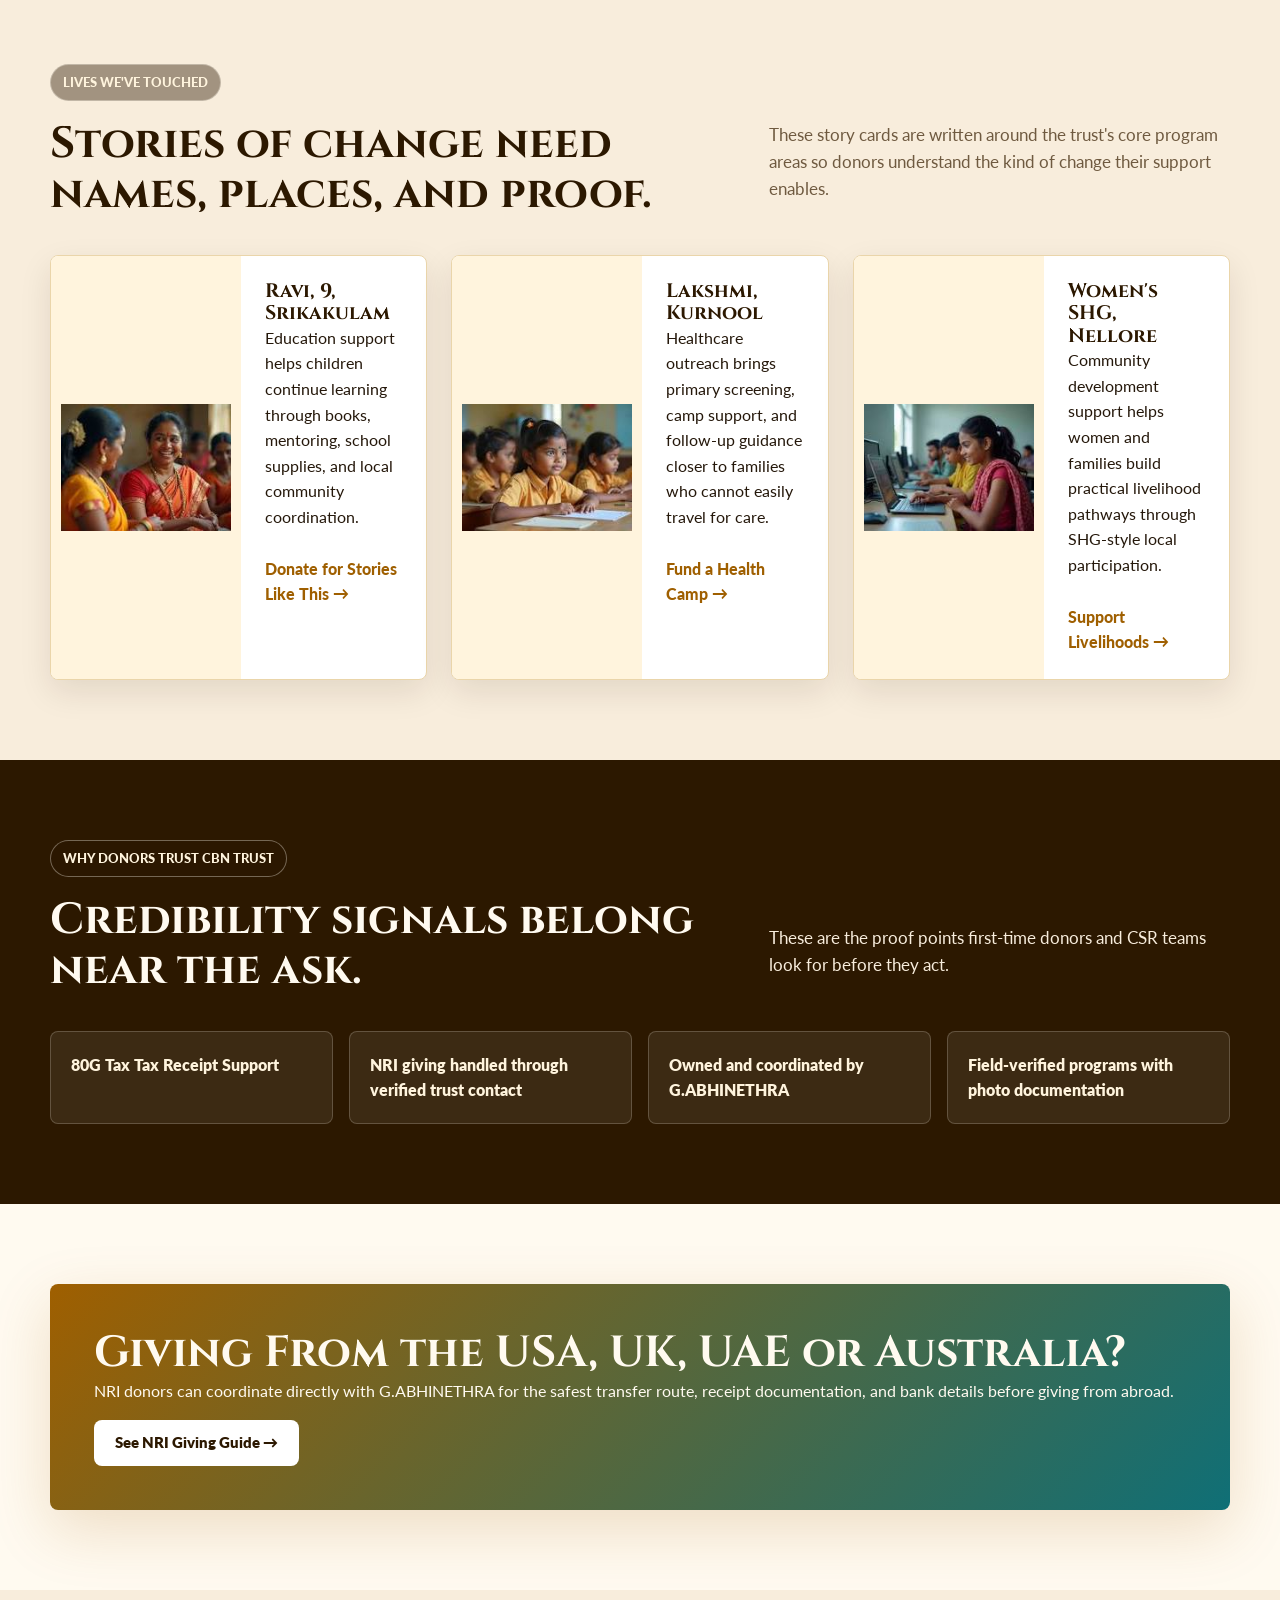
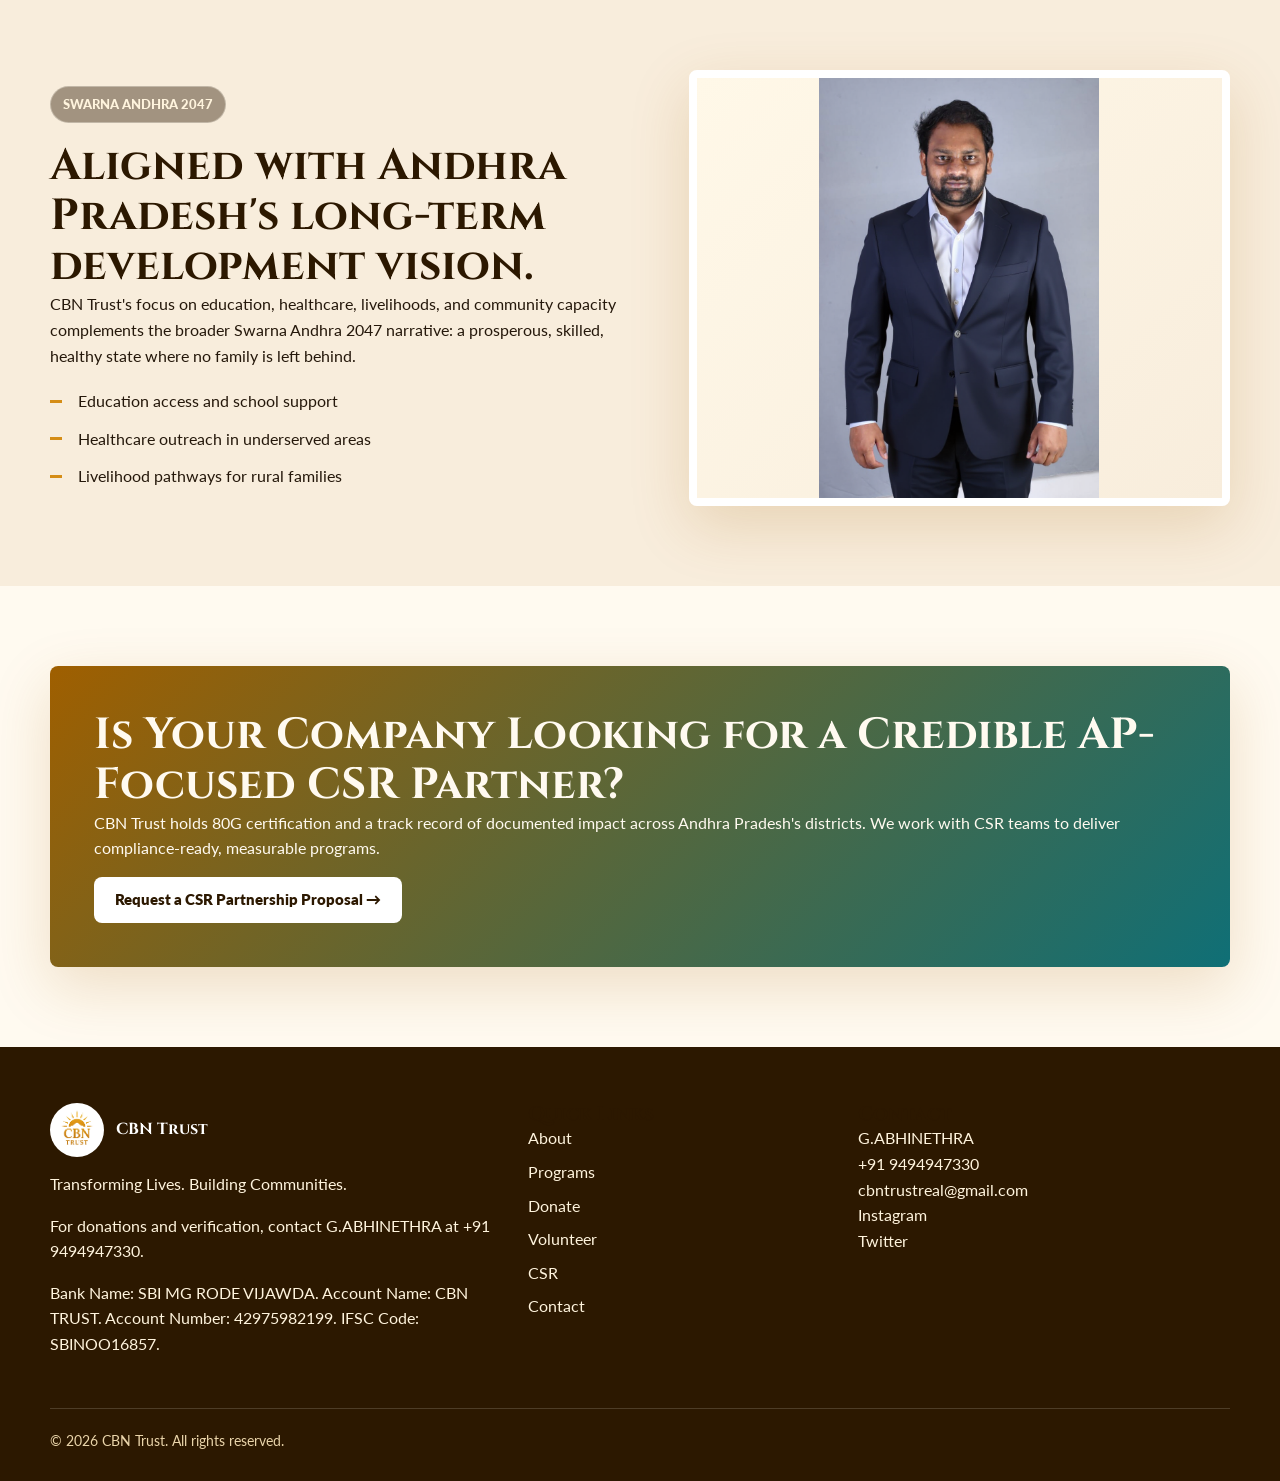
==== commit 118fdf46: "Update trust contact and bank details" ====
--- a/index.html
+++ b/index.html
@@ -84,7 +84,7 @@
         <div class="trust-row">
           <div class="trust-item reveal">80G Tax Tax Receipt Support</div>
           <div class="trust-item reveal">NRI giving handled through verified trust contact</div>
-          <div class="trust-item reveal">Owned and coordinated by G ABHINETRA</div>
+          <div class="trust-item reveal">Owned and coordinated by G.ABHINETHRA</div>
           <div class="trust-item reveal">Field-verified programs with photo documentation</div>
         </div>
       </div>
@@ -93,7 +93,7 @@
       <div class="container">
         <div class="banner reveal">
           <h2>Giving From the USA, UK, UAE or Australia?</h2>
-          <p>NRI donors can coordinate directly with G ABHINETRA for the safest transfer route, receipt documentation, and bank details before giving from abroad.</p>
+          <p>NRI donors can coordinate directly with G.ABHINETHRA for the safest transfer route, receipt documentation, and bank details before giving from abroad.</p>
           <a class="button light" href="nri-giving.html" aria-label="See NRI giving guide">See NRI Giving Guide →</a>
         </div>
       </div>
@@ -101,7 +101,7 @@
     <section class="section alt">
       <div class="container split">
         <div class="reveal"><span class="eyebrow">Swarna Andhra 2047</span><h2>Aligned with Andhra Pradesh's long-term development vision.</h2><p>CBN Trust's focus on education, healthcare, livelihoods, and community capacity complements the broader Swarna Andhra 2047 narrative: a prosperous, skilled, healthy state where no family is left behind.</p><ul class="list-check"><li>Education access and school support</li><li>Healthcare outreach in underserved areas</li><li>Livelihood pathways for rural families</li></ul></div>
-        <div class="media-frame reveal"><img src="assets/images/owner-abhinethra.png" alt="G ABHINETRA, owner of CBN Trust" loading="lazy"></div>
+        <div class="media-frame reveal"><img src="assets/images/owner-abhinethra.png" alt="G.ABHINETHRA, owner of CBN Trust" loading="lazy"></div>
       </div>
     </section>
     <section class="section">
@@ -116,9 +116,9 @@
   </main>
   <footer class="site-footer">
     <div class="container footer-grid">
-      <div><div class="footer-logo"><img src="assets/logo.png" alt="CBN Trust logo"><strong>CBN Trust</strong></div><p>Transforming Lives. Building Communities.</p><p>For donations and verification, contact G ABHINETRA at +91 9494947330 or +91 9000777804.</p><p>Bank: State Bank of India, MG Road, Vijayawada. Account: 42975982199, CBN TRUST.</p></div>
+      <div><div class="footer-logo"><img src="assets/logo.png" alt="CBN Trust logo"><strong>CBN Trust</strong></div><p>Transforming Lives. Building Communities.</p><p>For donations and verification, contact G.ABHINETHRA at +91 9494947330.</p><p>Bank Name: SBI MG RODE VIJAWDA. Account Name: CBN TRUST. Account Number: 42975982199. IFSC Code: SBINOO16857.</p></div>
       <div><h3>Quick Links</h3><div class="footer-links"><a href="about.html">About</a><a href="programs.html">Programs</a><a href="donate.html">Donate</a><a href="volunteer.html">Volunteer</a><a href="csr-partnership.html">CSR</a><a href="contact.html">Contact</a></div></div>
-      <div><h3>Contact</h3><p>G ABHINETRA<br>+91 9494947330<br>+91 9000777804<br><a href="https://x.com/cbn-trust" target="_blank" rel="noopener">X / Twitter</a></p></div>
+      <div><h3>Contact</h3><p>G.ABHINETHRA<br>+91 9494947330<br><a href="mailto:cbntrustreal@gmail.com">cbntrustreal@gmail.com</a><br><a href="https://instagram.com/cbntrust12625" target="_blank" rel="noopener">Instagram</a><br><a href="https://x.com/cbntrust" target="_blank" rel="noopener">Twitter</a></p></div>
     </div>
     <div class="container footer-bottom">© 2026 CBN Trust. All rights reserved.</div>
   </footer>
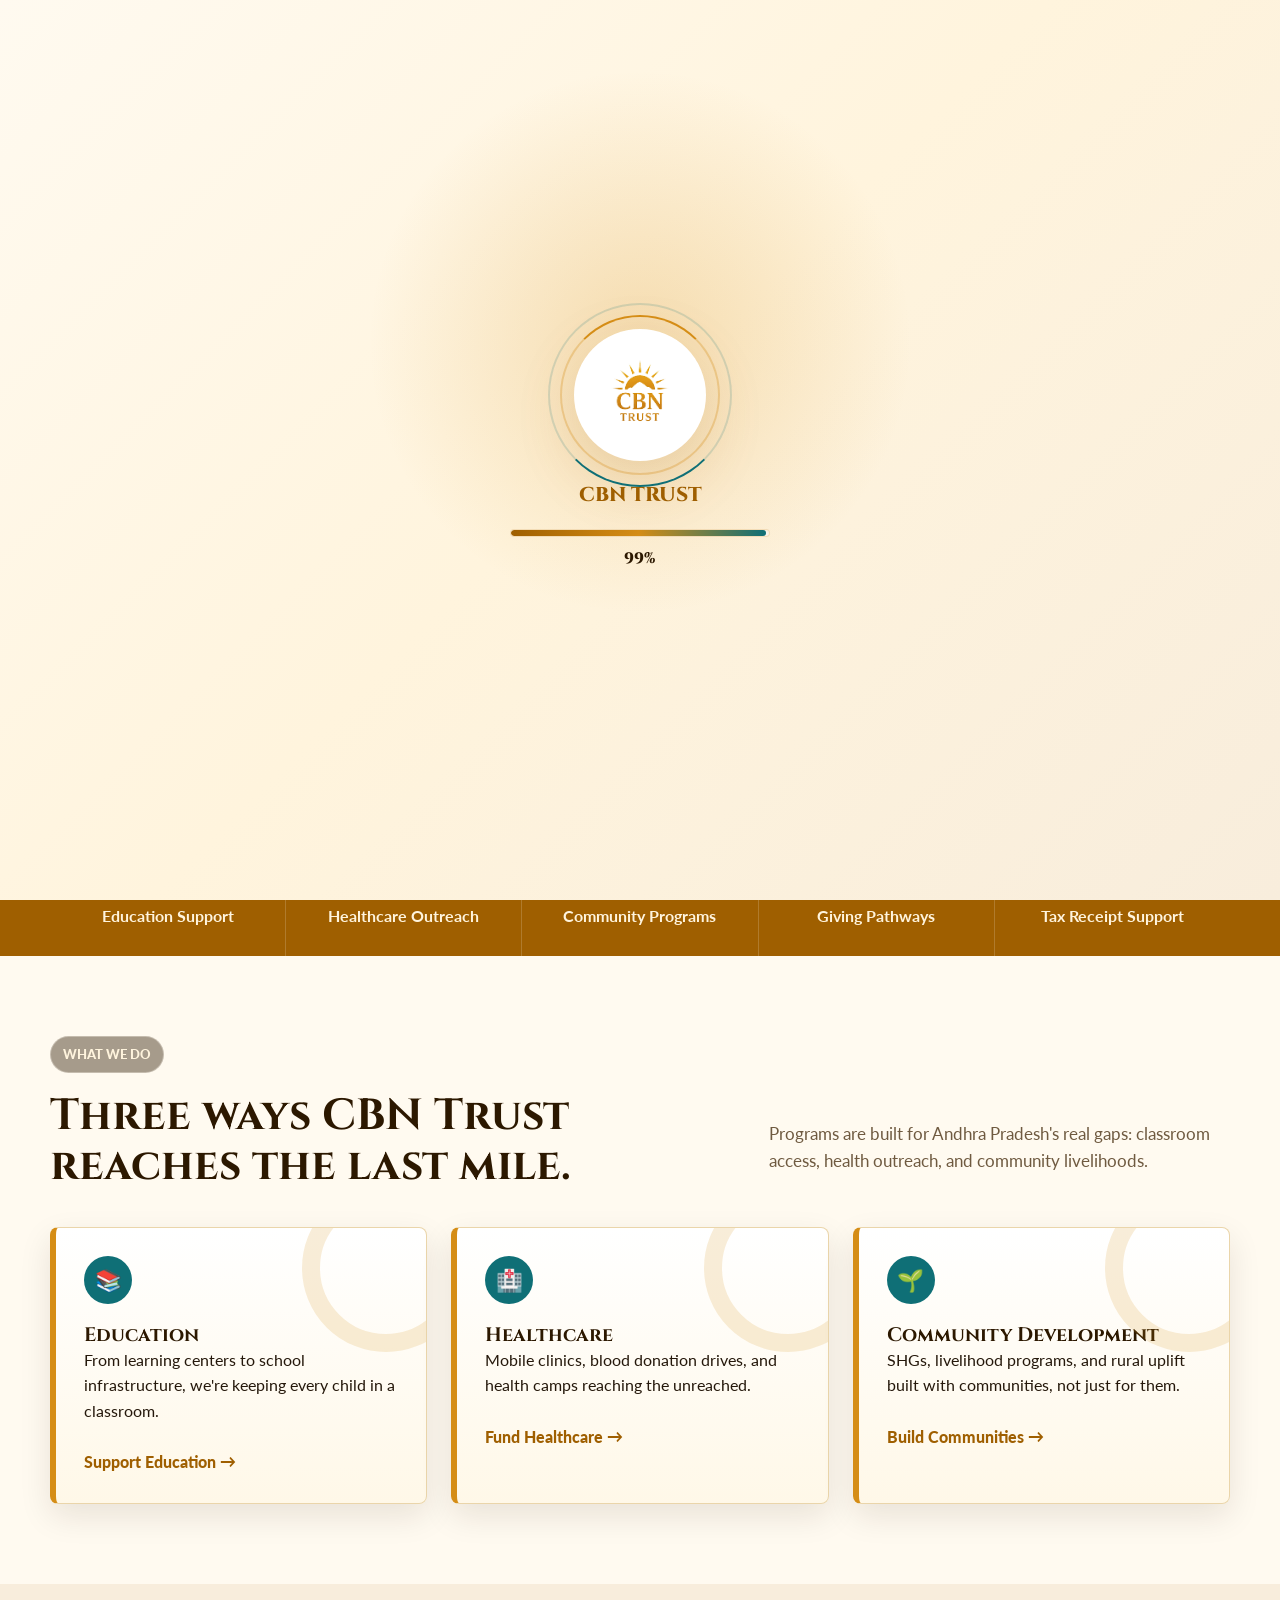
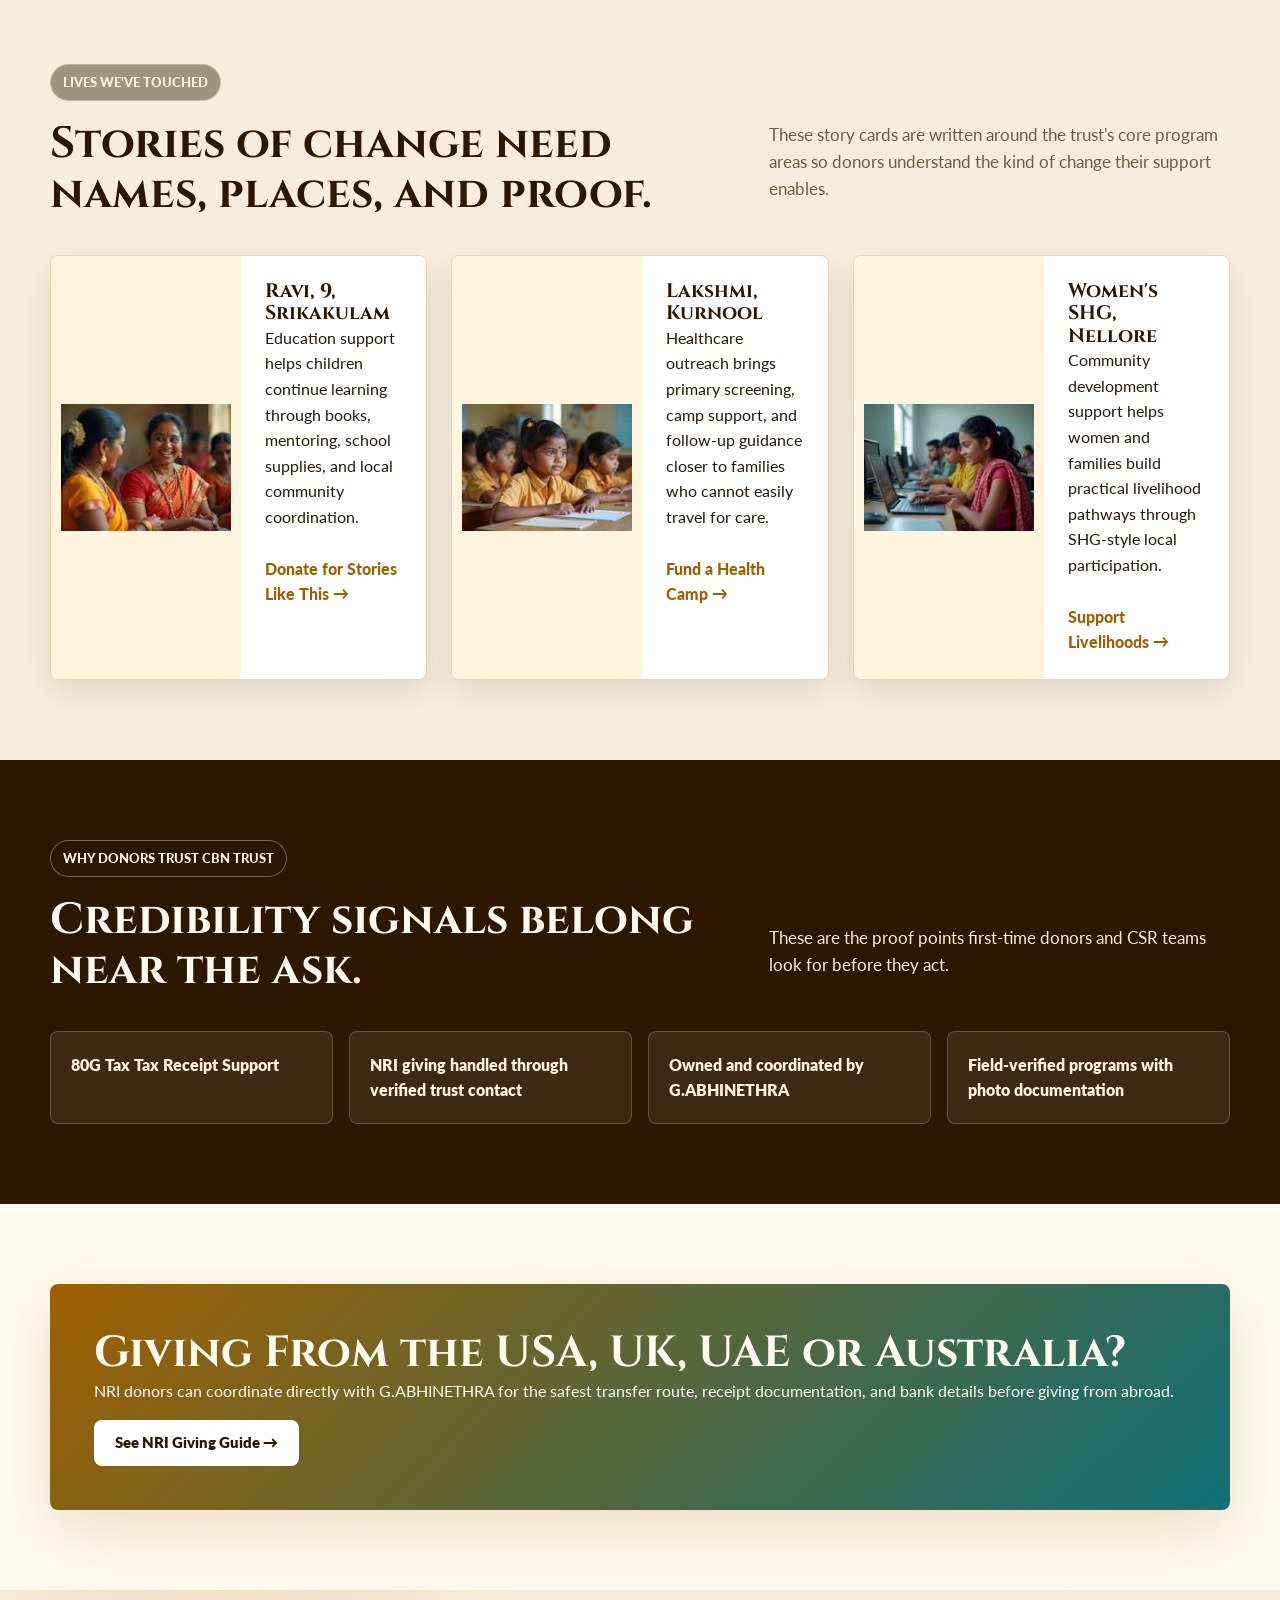
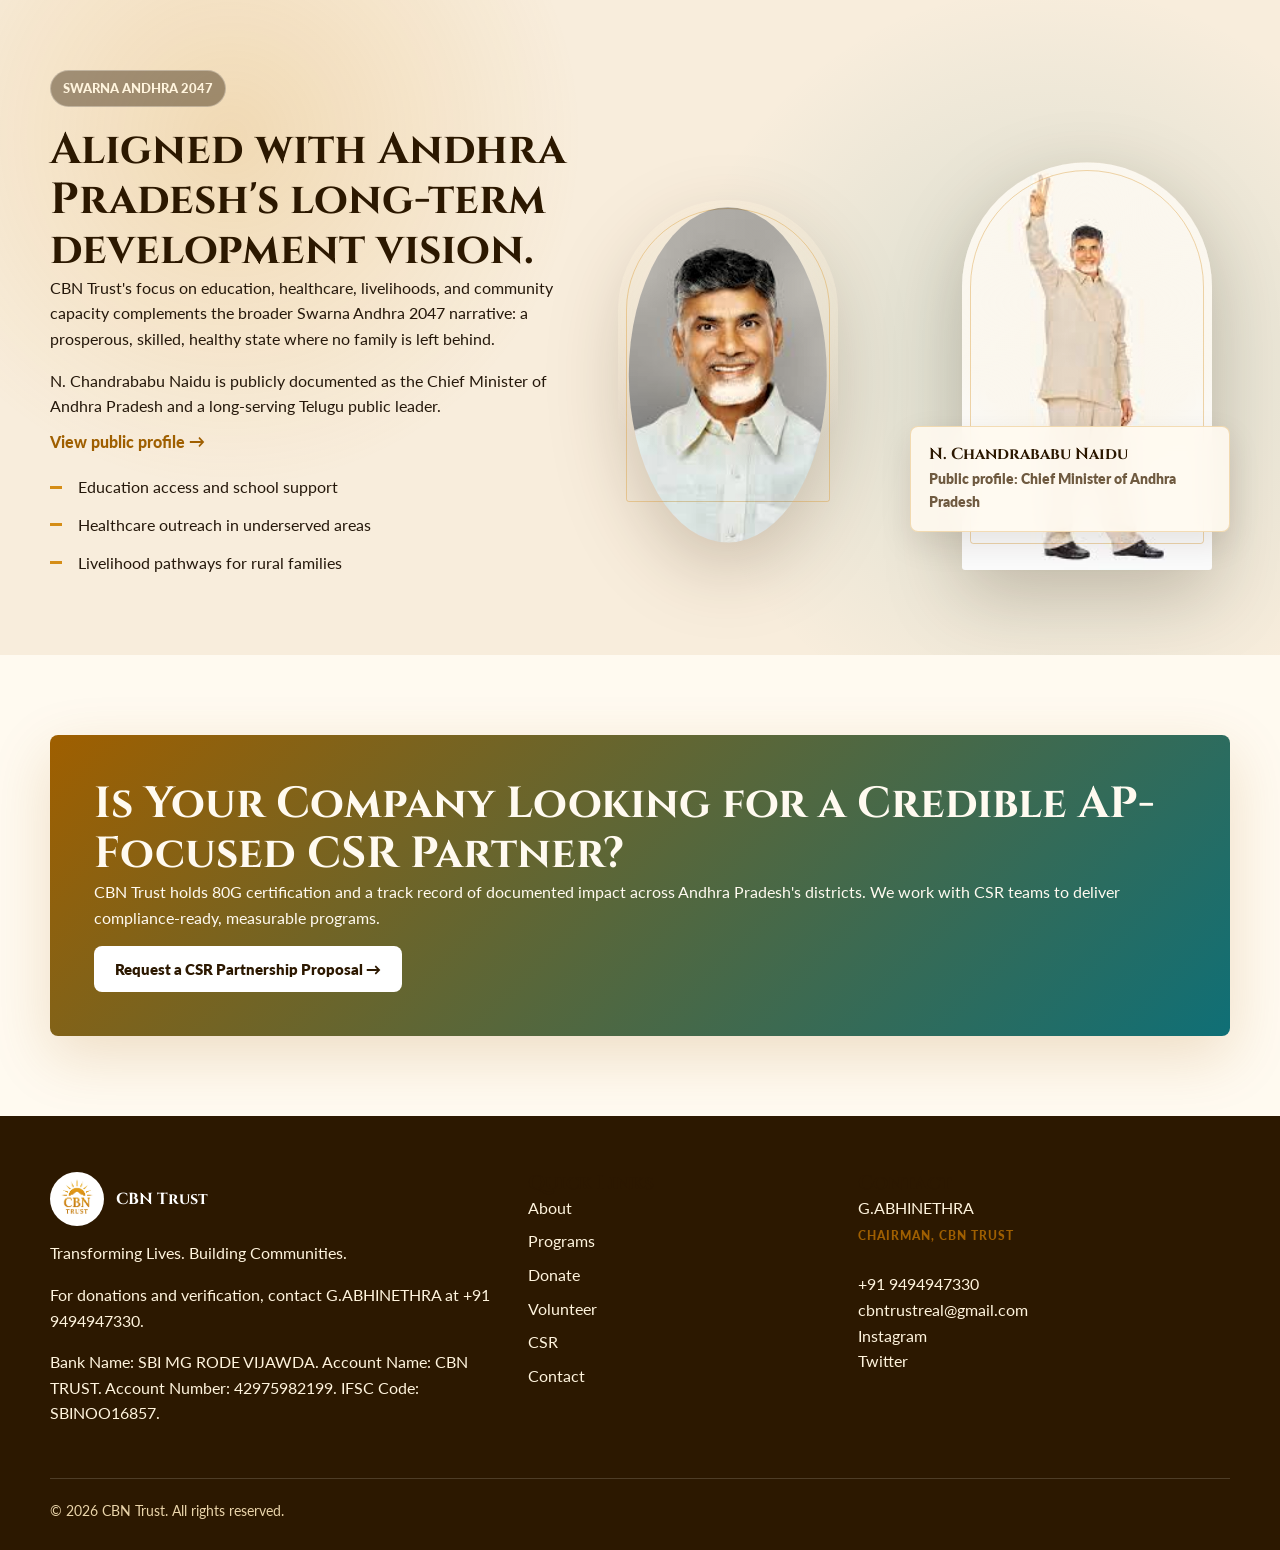
==== commit c5d4c18a: "Add CBN leadership visuals and chairman designation" ====
--- a/index.html
+++ b/index.html
@@ -98,10 +98,10 @@
         </div>
       </div>
     </section>
-    <section class="section alt">
-      <div class="container split">
-        <div class="reveal"><span class="eyebrow">Swarna Andhra 2047</span><h2>Aligned with Andhra Pradesh's long-term development vision.</h2><p>CBN Trust's focus on education, healthcare, livelihoods, and community capacity complements the broader Swarna Andhra 2047 narrative: a prosperous, skilled, healthy state where no family is left behind.</p><ul class="list-check"><li>Education access and school support</li><li>Healthcare outreach in underserved areas</li><li>Livelihood pathways for rural families</li></ul></div>
-        <div class="media-frame reveal"><img src="assets/images/owner-abhinethra.png" alt="G.ABHINETHRA, owner of CBN Trust" loading="lazy"></div>
+    <section class="section alt cbn-spotlight">
+      <div class="container cbn-showcase">
+        <div class="cbn-copy reveal"><span class="eyebrow">Swarna Andhra 2047</span><h2>Aligned with Andhra Pradesh's long-term development vision.</h2><p>CBN Trust's focus on education, healthcare, livelihoods, and community capacity complements the broader Swarna Andhra 2047 narrative: a prosperous, skilled, healthy state where no family is left behind.</p><p>N. Chandrababu Naidu is publicly documented as the Chief Minister of Andhra Pradesh and a long-serving Telugu public leader. <a class="text-link" href="https://en.wikipedia.org/wiki/N._Chandrababu_Naidu" target="_blank" rel="noopener">View public profile →</a></p><ul class="list-check"><li>Education access and school support</li><li>Healthcare outreach in underserved areas</li><li>Livelihood pathways for rural families</li></ul></div>
+        <div class="cbn-portraits reveal" aria-label="N. Chandrababu Naidu leadership images"><div class="cbn-cutout secondary"><img src="assets/images/cbn-brand-image.jpg" alt="Portrait of N. Chandrababu Naidu" loading="lazy"></div><div class="cbn-cutout primary"><img src="assets/images/cbn_image.jpeg" alt="N. Chandrababu Naidu greeting the public" loading="lazy"></div><div class="cbn-badge"><strong>N. Chandrababu Naidu</strong><span>Public profile: Chief Minister of Andhra Pradesh</span></div></div>
       </div>
     </section>
     <section class="section">
@@ -118,7 +118,7 @@
     <div class="container footer-grid">
       <div><div class="footer-logo"><img src="assets/logo.png" alt="CBN Trust logo"><strong>CBN Trust</strong></div><p>Transforming Lives. Building Communities.</p><p>For donations and verification, contact G.ABHINETHRA at +91 9494947330.</p><p>Bank Name: SBI MG RODE VIJAWDA. Account Name: CBN TRUST. Account Number: 42975982199. IFSC Code: SBINOO16857.</p></div>
       <div><h3>Quick Links</h3><div class="footer-links"><a href="about.html">About</a><a href="programs.html">Programs</a><a href="donate.html">Donate</a><a href="volunteer.html">Volunteer</a><a href="csr-partnership.html">CSR</a><a href="contact.html">Contact</a></div></div>
-      <div><h3>Contact</h3><p>G.ABHINETHRA<br>+91 9494947330<br><a href="mailto:cbntrustreal@gmail.com">cbntrustreal@gmail.com</a><br><a href="https://instagram.com/cbntrust12625" target="_blank" rel="noopener">Instagram</a><br><a href="https://x.com/cbntrust" target="_blank" rel="noopener">Twitter</a></p></div>
+      <div><h3>Contact</h3><p>G.ABHINETHRA<br><span class="designation">CHAIRMAN, CBN TRUST</span><br>+91 9494947330<br><a href="mailto:cbntrustreal@gmail.com">cbntrustreal@gmail.com</a><br><a href="https://instagram.com/cbntrust12625" target="_blank" rel="noopener">Instagram</a><br><a href="https://x.com/cbntrust" target="_blank" rel="noopener">Twitter</a></p></div>
     </div>
     <div class="container footer-bottom">© 2026 CBN Trust. All rights reserved.</div>
   </footer>
--- a/css/global.css
+++ b/css/global.css
@@ -492,6 +492,16 @@
   font-weight: 900;
 }
 
+.designation {
+  display: block;
+  margin-top: 6px;
+  color: var(--color-primary-dark);
+  font-size: 0.76rem;
+  font-weight: 900;
+  letter-spacing: 0.08em;
+  text-transform: uppercase;
+}
+
 .stats-band {
   background: var(--color-primary-dark);
   color: #fffaf0;
@@ -587,6 +597,129 @@
   width: 100%;
   height: 420px;
   object-fit: contain;
+}
+
+.cbn-spotlight {
+  position: relative;
+  overflow: hidden;
+}
+
+.cbn-spotlight::before {
+  position: absolute;
+  inset: 0;
+  background:
+    radial-gradient(circle at 18% 22%, rgba(213, 141, 22, 0.2), transparent 30%),
+    radial-gradient(circle at 82% 56%, rgba(15, 111, 118, 0.14), transparent 34%);
+  content: "";
+  pointer-events: none;
+}
+
+.cbn-showcase {
+  position: relative;
+  display: grid;
+  grid-template-columns: minmax(0, 0.85fr) minmax(320px, 1fr);
+  gap: 40px;
+  align-items: center;
+}
+
+.cbn-copy,
+.cbn-portraits {
+  position: relative;
+  z-index: 1;
+}
+
+.cbn-portraits {
+  min-height: 460px;
+}
+
+.cbn-cutout {
+  position: absolute;
+  display: grid;
+  place-items: end center;
+  overflow: visible;
+  border-radius: 999px 999px 28px 28px;
+  background:
+    radial-gradient(circle at 50% 36%, rgba(255, 250, 240, 0.96), rgba(255, 244, 221, 0.36) 48%, transparent 70%);
+  filter: drop-shadow(0 24px 38px rgba(44, 24, 0, 0.22));
+  animation: float-cutout 5.5s ease-in-out infinite;
+}
+
+.cbn-cutout::before {
+  position: absolute;
+  inset: 8px;
+  z-index: -1;
+  border: 1px solid rgba(213, 141, 22, 0.34);
+  border-radius: inherit;
+  content: "";
+}
+
+.cbn-cutout.primary {
+  right: 18px;
+  bottom: 0;
+  width: 250px;
+  height: 390px;
+}
+
+.cbn-cutout.secondary {
+  left: 4px;
+  bottom: 42px;
+  width: 220px;
+  height: 310px;
+  animation-delay: -1.8s;
+}
+
+.cbn-cutout img {
+  width: 100%;
+  height: 100%;
+  padding: 0;
+  object-fit: contain;
+  mix-blend-mode: multiply;
+  filter: contrast(1.04) saturate(1.06);
+  clip-path: ellipse(45% 49% at 50% 51%);
+}
+
+.cbn-cutout.primary img {
+  clip-path: inset(0 0 0 0 round 999px 999px 24px 24px);
+}
+
+.cbn-badge {
+  position: absolute;
+  right: 0;
+  bottom: 20px;
+  z-index: 2;
+  width: min(320px, 72%);
+  padding: 18px;
+  border: 1px solid rgba(213, 141, 22, 0.28);
+  border-radius: var(--radius);
+  background: rgba(255, 250, 240, 0.9);
+  box-shadow: var(--shadow-soft);
+  backdrop-filter: blur(12px);
+}
+
+.cbn-badge strong {
+  display: block;
+  color: var(--color-dark);
+  font-family: var(--font-display);
+  line-height: 1.2;
+}
+
+.cbn-badge span {
+  display: block;
+  margin-top: 4px;
+  color: var(--color-text-muted);
+  font-size: 0.88rem;
+  font-weight: 800;
+}
+
+@keyframes float-cutout {
+  0%,
+  100% {
+    transform: translateY(0);
+  }
+
+  50% {
+    transform: translateY(-14px);
+  }
 }
 
 .list-check {
@@ -826,10 +959,23 @@
 
   .section-head,
   .split,
+  .cbn-showcase,
   .grid.three,
   .grid.two,
   .footer-grid {
     grid-template-columns: 1fr;
+  }
+
+  .cbn-portraits {
+    min-height: 430px;
+  }
+
+  .cbn-cutout.primary {
+    right: 8%;
+  }
+
+  .cbn-cutout.secondary {
+    left: 8%;
   }
 
   .stats-grid,
@@ -894,6 +1040,27 @@
 
   .banner {
     padding: 28px;
+  }
+
+  .cbn-portraits {
+    min-height: 390px;
+  }
+
+  .cbn-cutout.primary {
+    right: 0;
+    width: 210px;
+    height: 330px;
+  }
+
+  .cbn-cutout.secondary {
+    left: 0;
+    width: 170px;
+    height: 250px;
+  }
+
+  .cbn-badge {
+    right: 8px;
+    width: min(270px, 86%);
   }
 
   .mobile-donate {
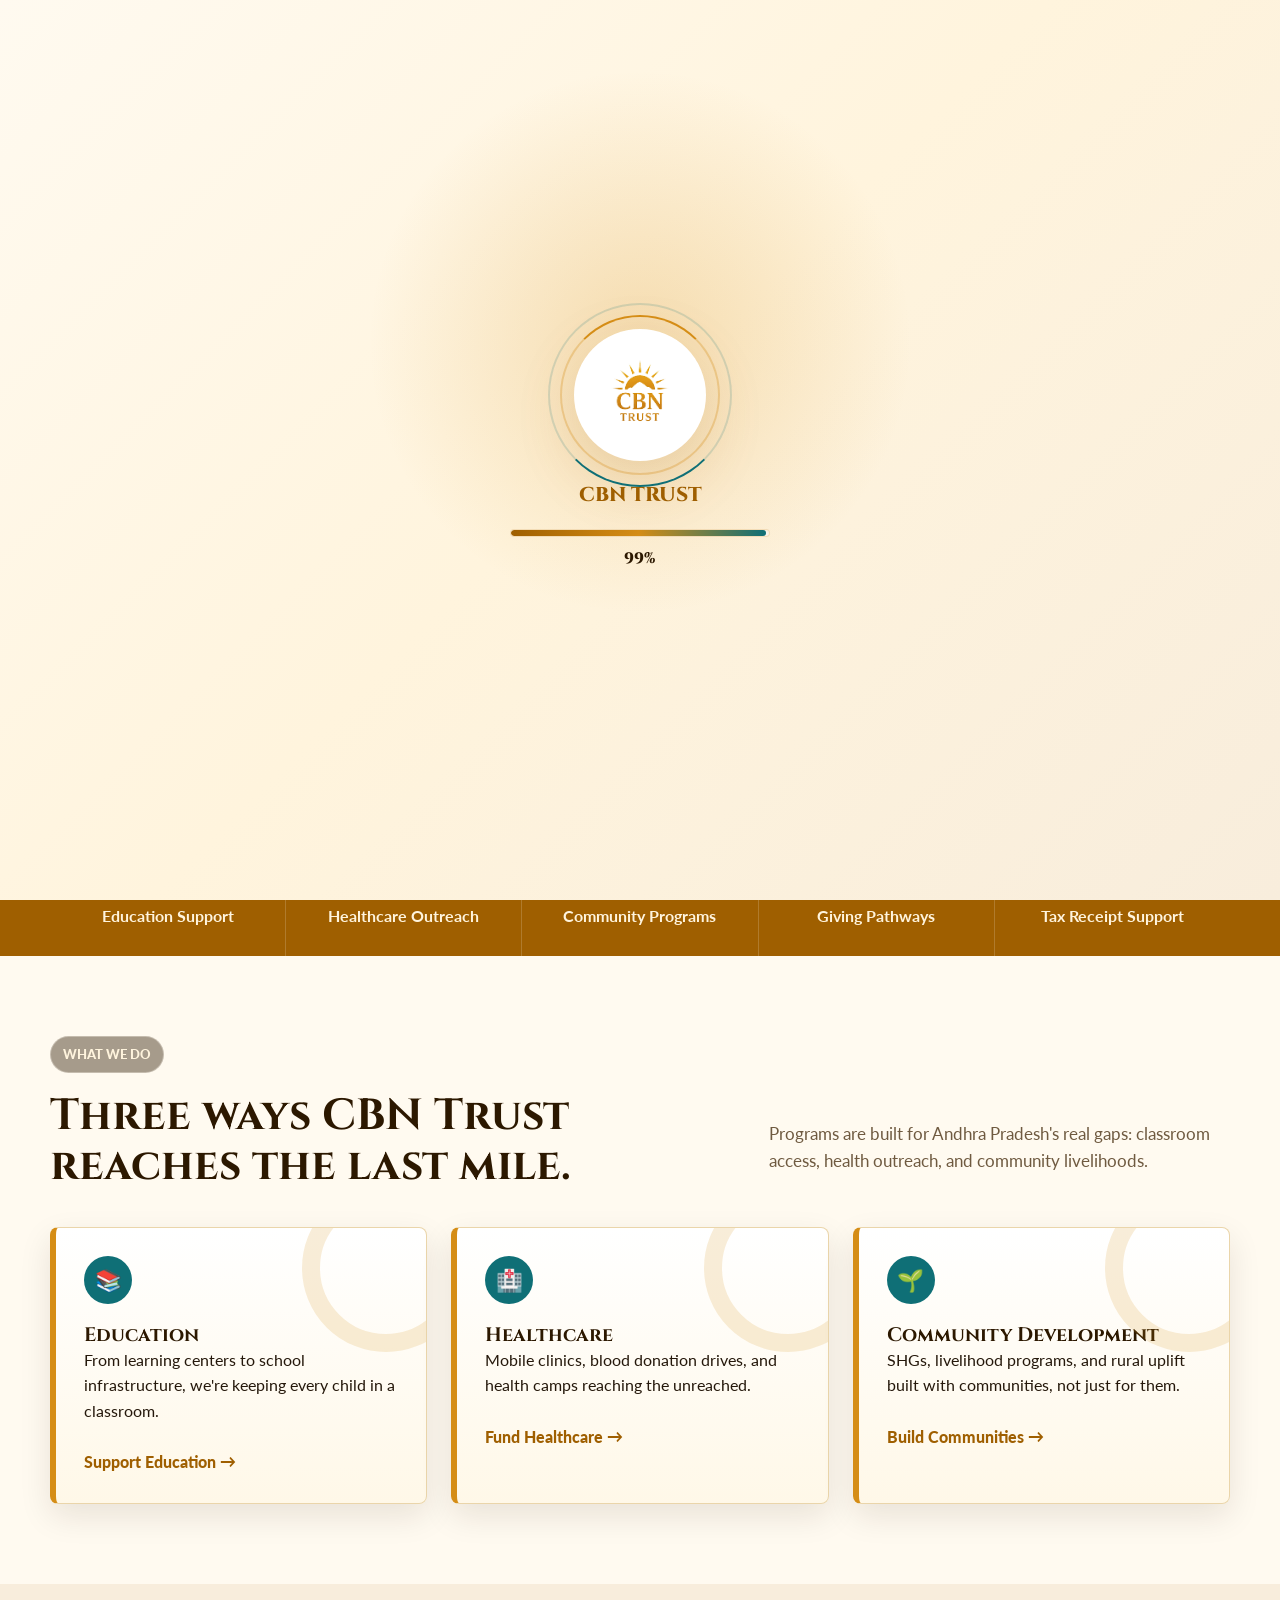
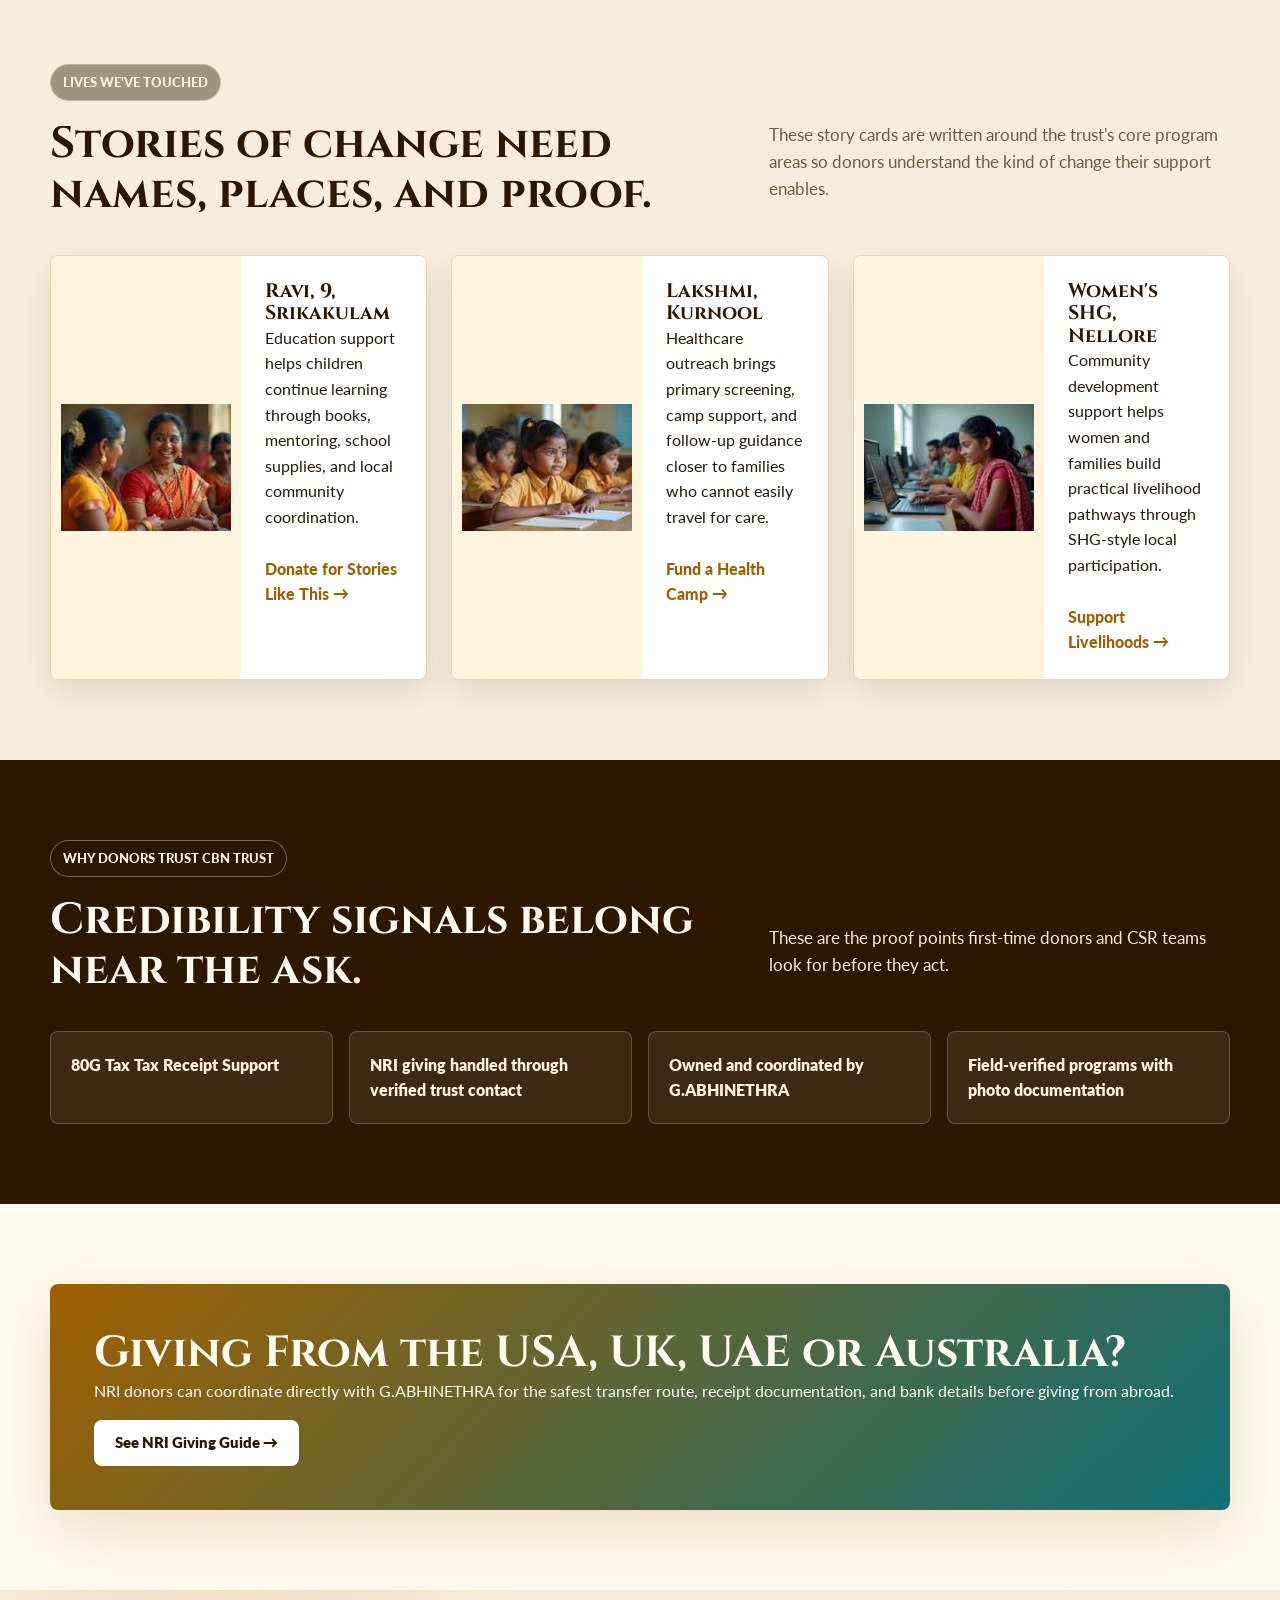
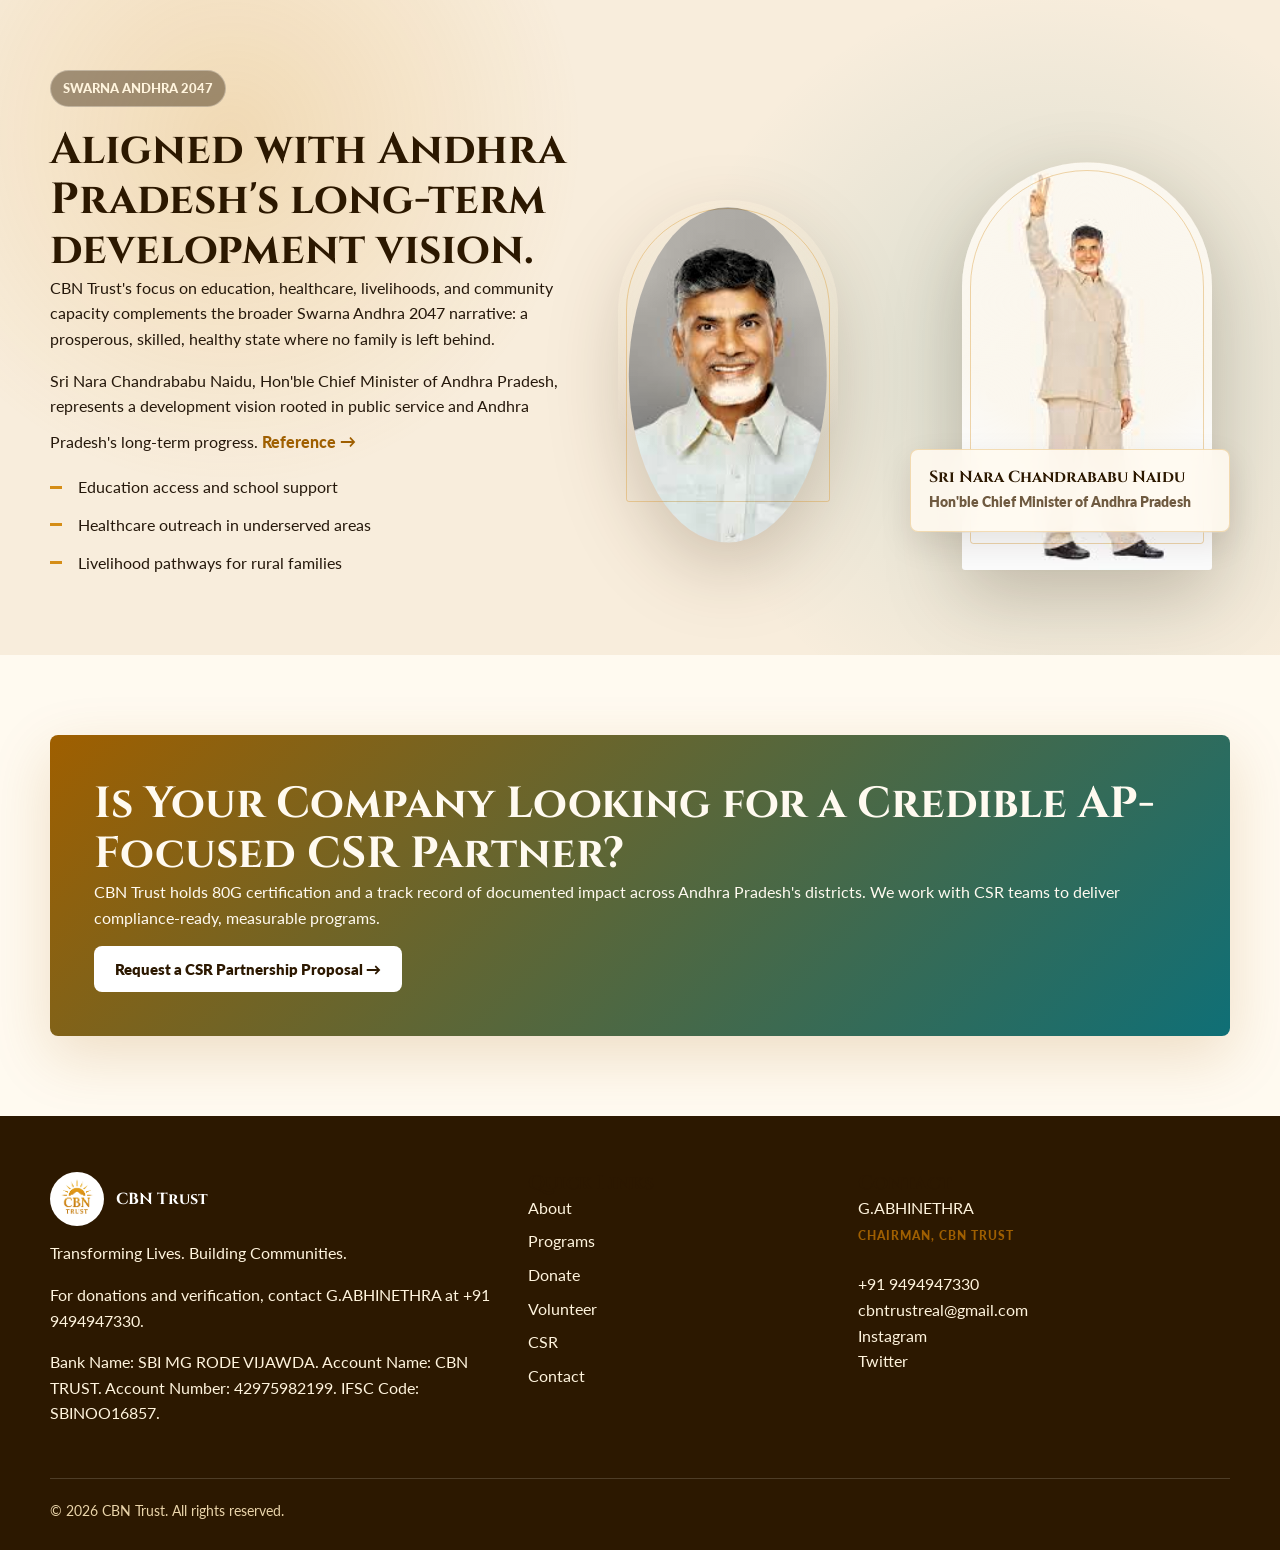
==== commit a8928a07: "Update CBN designation wording" ====
--- a/index.html
+++ b/index.html
@@ -100,8 +100,8 @@
     </section>
     <section class="section alt cbn-spotlight">
       <div class="container cbn-showcase">
-        <div class="cbn-copy reveal"><span class="eyebrow">Swarna Andhra 2047</span><h2>Aligned with Andhra Pradesh's long-term development vision.</h2><p>CBN Trust's focus on education, healthcare, livelihoods, and community capacity complements the broader Swarna Andhra 2047 narrative: a prosperous, skilled, healthy state where no family is left behind.</p><p>N. Chandrababu Naidu is publicly documented as the Chief Minister of Andhra Pradesh and a long-serving Telugu public leader. <a class="text-link" href="https://en.wikipedia.org/wiki/N._Chandrababu_Naidu" target="_blank" rel="noopener">View public profile →</a></p><ul class="list-check"><li>Education access and school support</li><li>Healthcare outreach in underserved areas</li><li>Livelihood pathways for rural families</li></ul></div>
-        <div class="cbn-portraits reveal" aria-label="N. Chandrababu Naidu leadership images"><div class="cbn-cutout secondary"><img src="assets/images/cbn-brand-image.jpg" alt="Portrait of N. Chandrababu Naidu" loading="lazy"></div><div class="cbn-cutout primary"><img src="assets/images/cbn_image.jpeg" alt="N. Chandrababu Naidu greeting the public" loading="lazy"></div><div class="cbn-badge"><strong>N. Chandrababu Naidu</strong><span>Public profile: Chief Minister of Andhra Pradesh</span></div></div>
+        <div class="cbn-copy reveal"><span class="eyebrow">Swarna Andhra 2047</span><h2>Aligned with Andhra Pradesh's long-term development vision.</h2><p>CBN Trust's focus on education, healthcare, livelihoods, and community capacity complements the broader Swarna Andhra 2047 narrative: a prosperous, skilled, healthy state where no family is left behind.</p><p>Sri Nara Chandrababu Naidu, Hon'ble Chief Minister of Andhra Pradesh, represents a development vision rooted in public service and Andhra Pradesh's long-term progress. <a class="text-link" href="https://en.wikipedia.org/wiki/N._Chandrababu_Naidu" target="_blank" rel="noopener">Reference →</a></p><ul class="list-check"><li>Education access and school support</li><li>Healthcare outreach in underserved areas</li><li>Livelihood pathways for rural families</li></ul></div>
+        <div class="cbn-portraits reveal" aria-label="N. Chandrababu Naidu leadership images"><div class="cbn-cutout secondary"><img src="assets/images/cbn-brand-image.jpg" alt="Portrait of N. Chandrababu Naidu" loading="lazy"></div><div class="cbn-cutout primary"><img src="assets/images/cbn_image.jpeg" alt="N. Chandrababu Naidu greeting the public" loading="lazy"></div><div class="cbn-badge"><strong>Sri Nara Chandrababu Naidu</strong><span>Hon'ble Chief Minister of Andhra Pradesh</span></div></div>
       </div>
     </section>
     <section class="section">
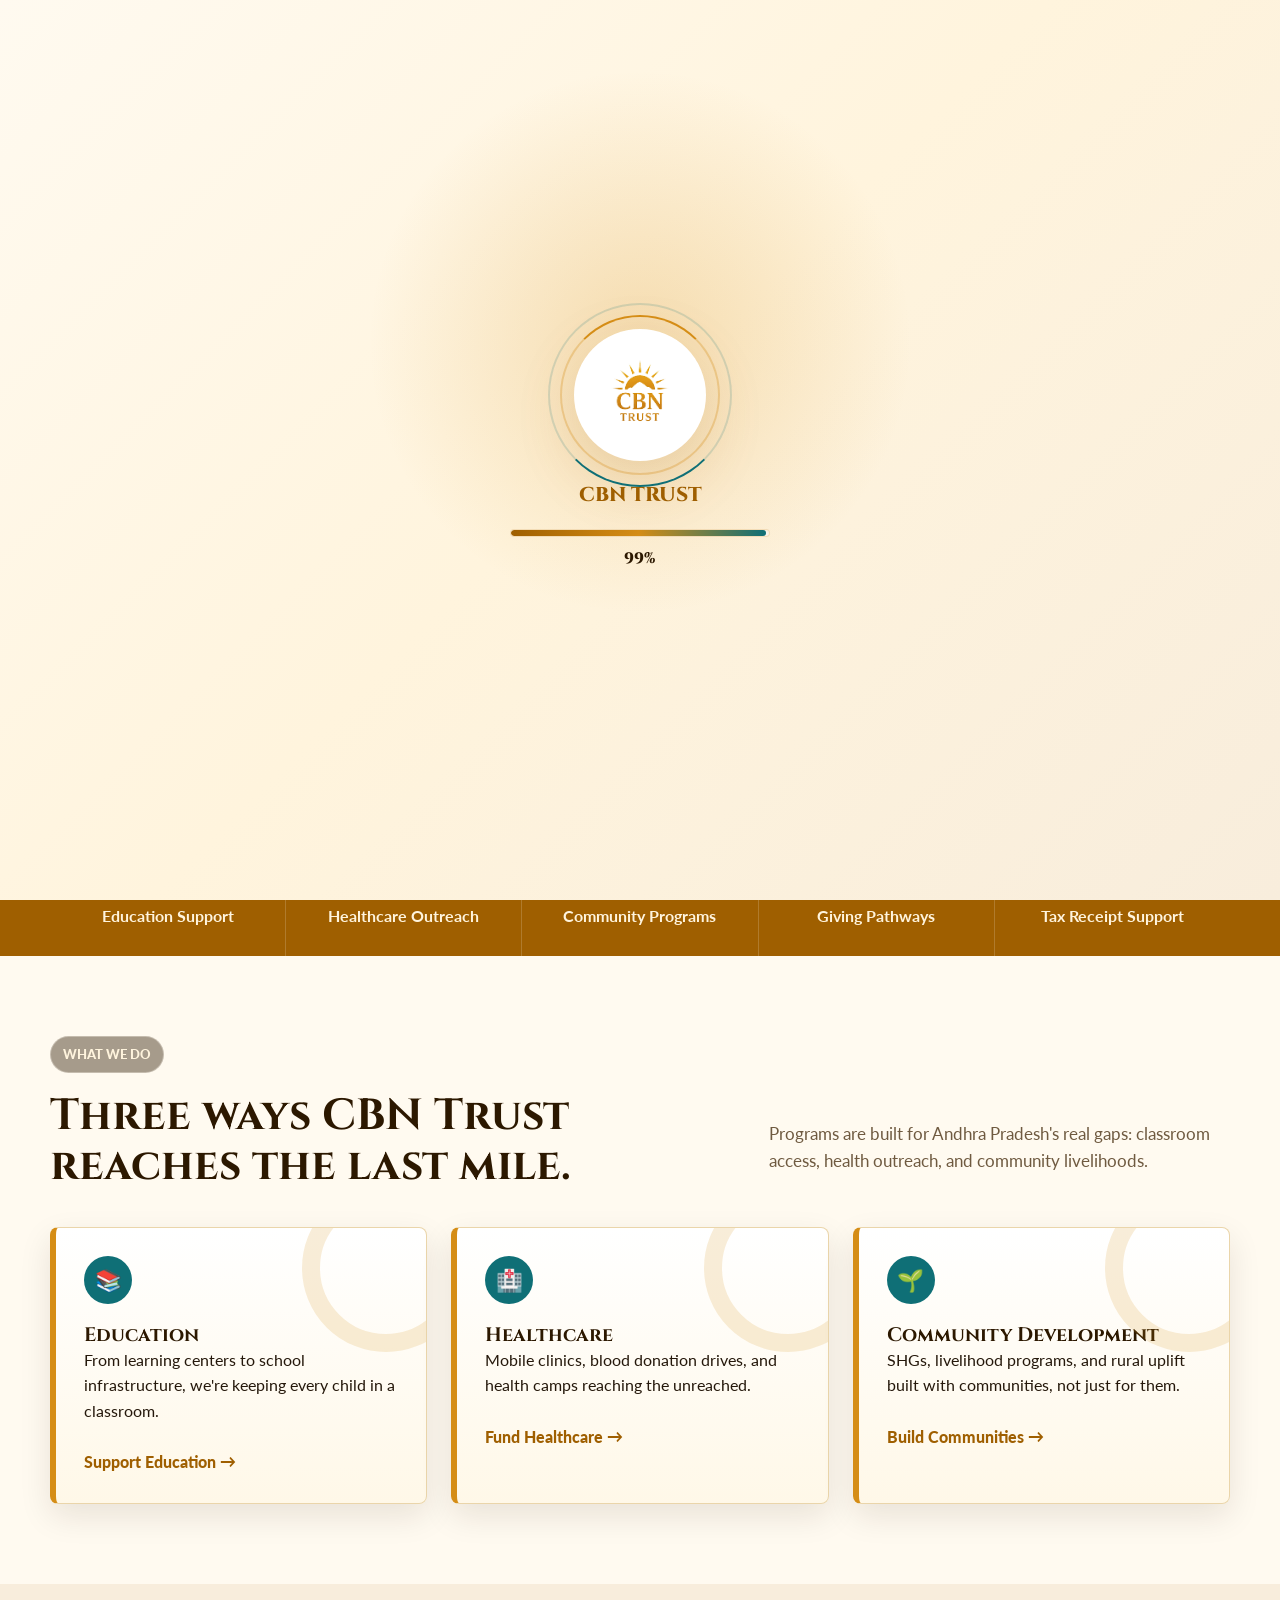
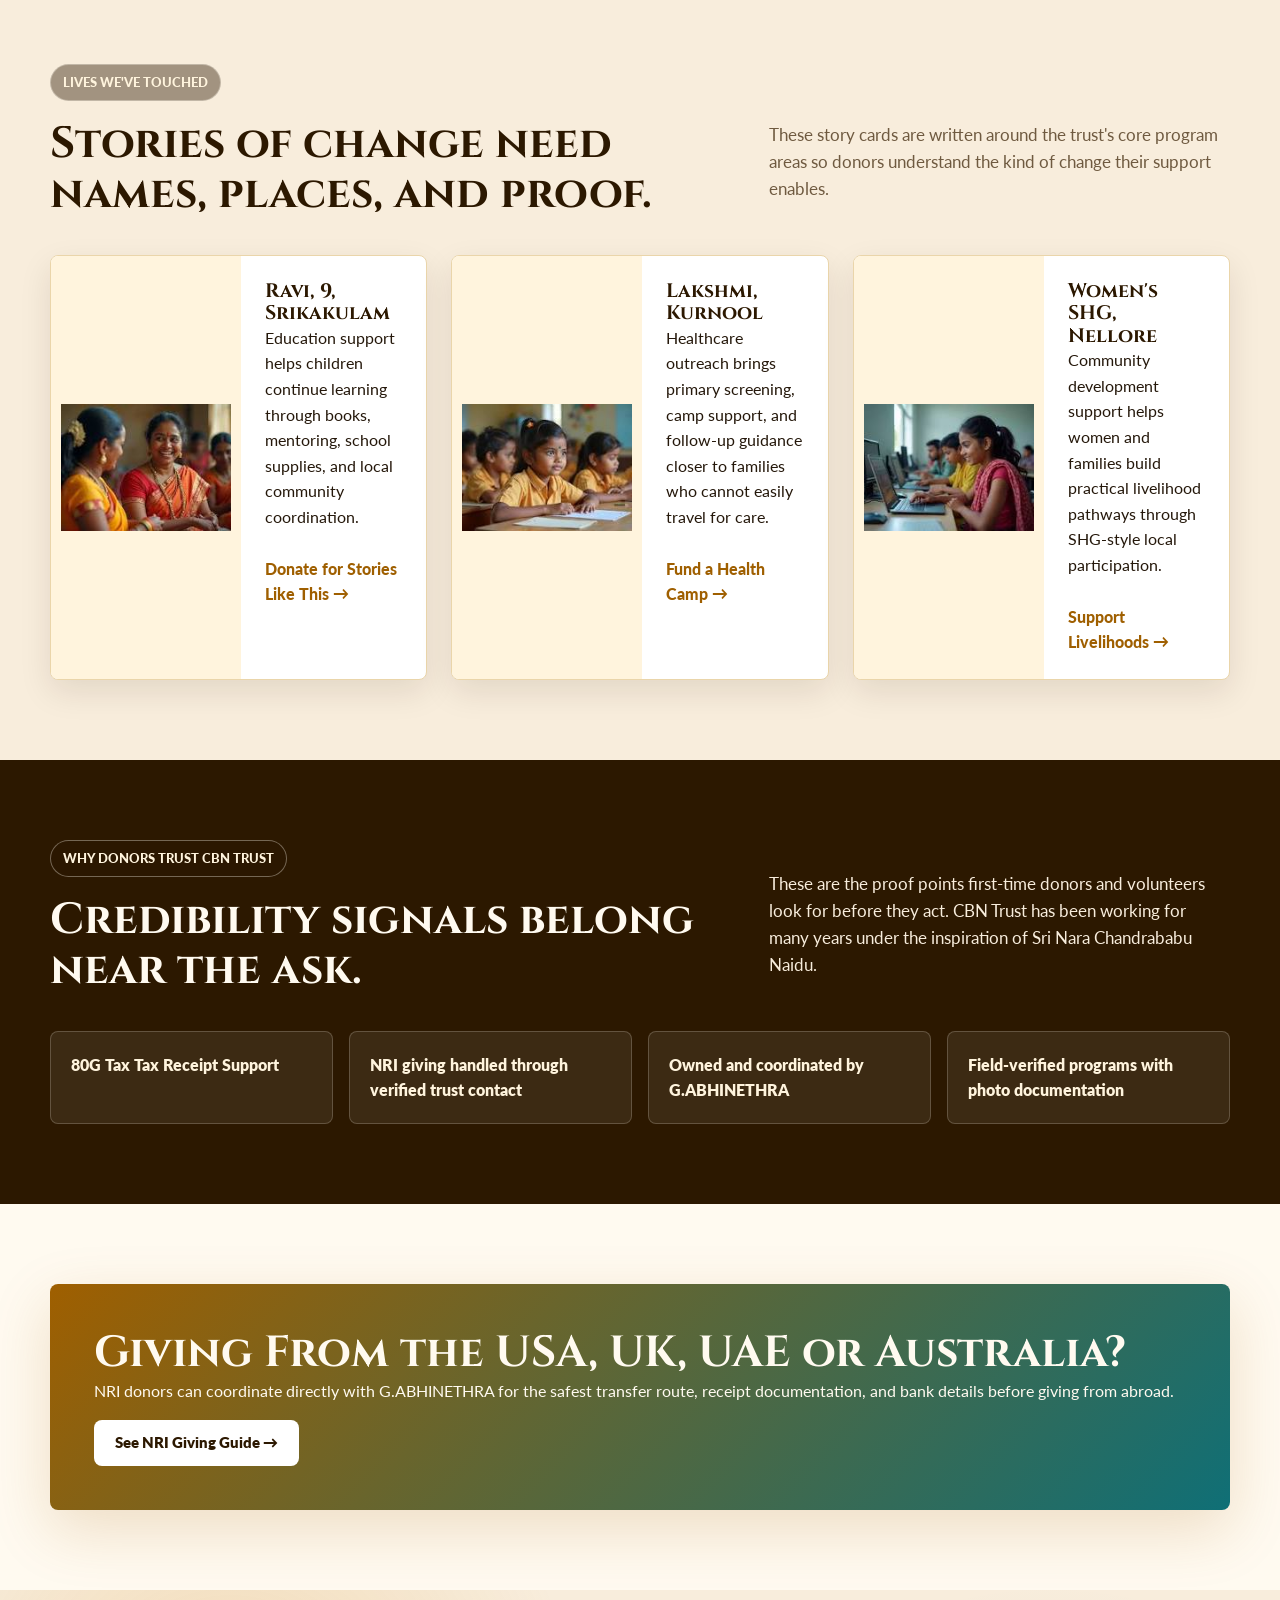
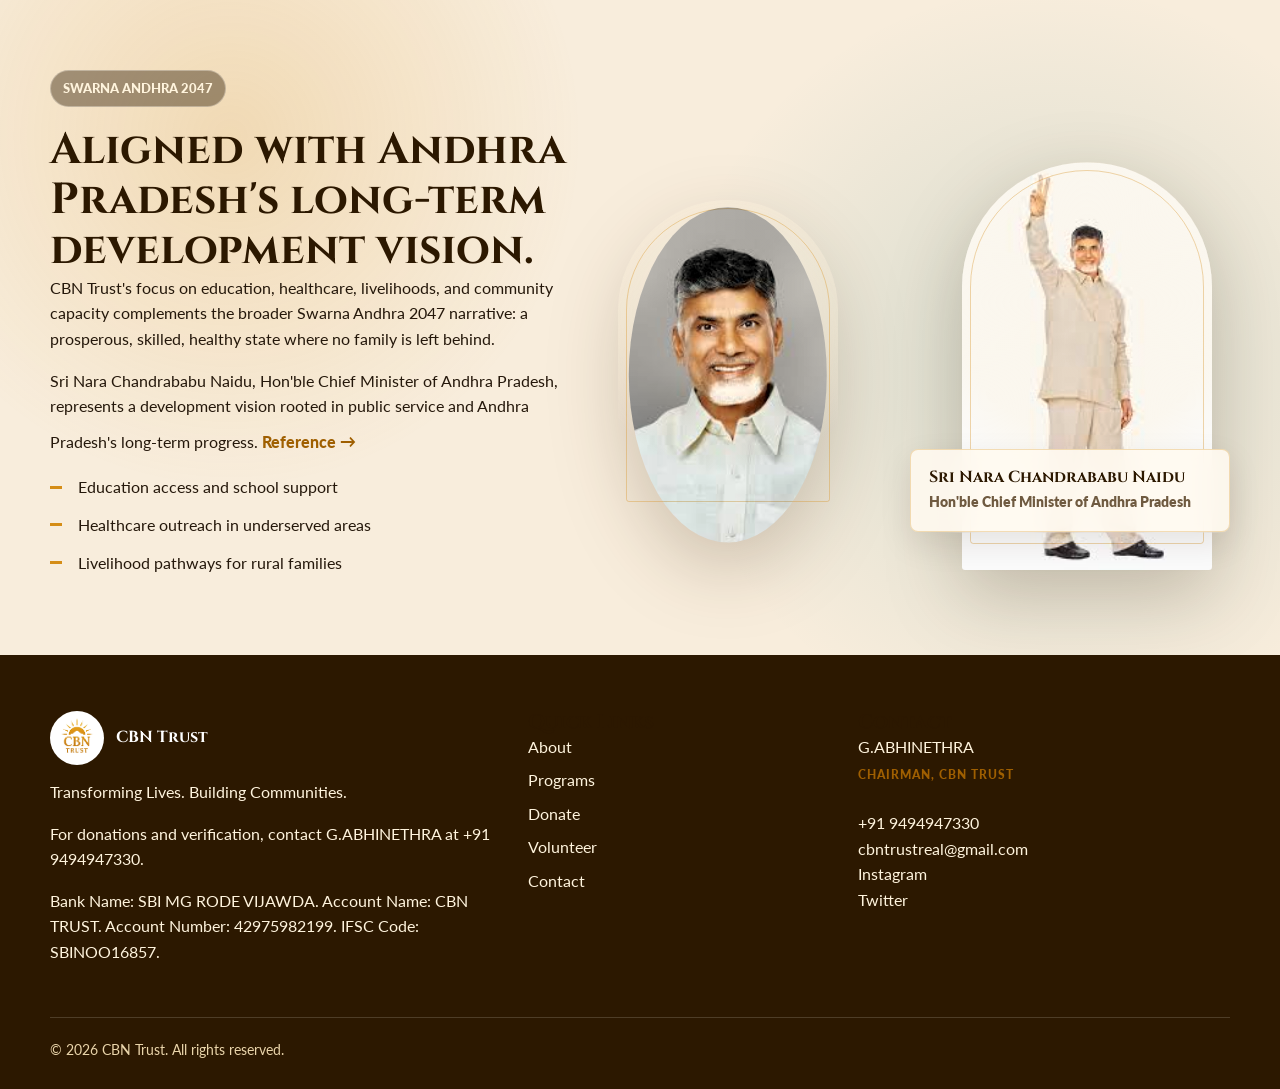
==== commit f6e2be81: "Remove CSR page and update inspiration wording" ====
--- a/index.html
+++ b/index.html
@@ -28,7 +28,7 @@
     <div class="container nav">
       <a class="brand" href="index.html"><img src="assets/logo.png" alt="CBN Trust logo"><span>CBN Trust</span></a>
       <nav class="nav-links" aria-label="Primary navigation">
-        <a href="about.html">About</a><a href="programs.html">Programs</a><a href="gallery.html">Gallery</a><a href="volunteer.html">Volunteer</a><a href="csr-partnership.html">CSR</a><a href="nri-giving.html">NRI Giving</a><a href="contact.html">Contact</a>
+        <a href="about.html">About</a><a href="programs.html">Programs</a><a href="gallery.html">Gallery</a><a href="volunteer.html">Volunteer</a><a href="nri-giving.html">NRI Giving</a><a href="contact.html">Contact</a>
       </nav>
       <a class="button primary nav-cta" href="donate.html" aria-label="Donate now to CBN Trust">Donate Now</a>
       <button class="menu-toggle" type="button" aria-label="Open menu" aria-expanded="false">☰</button>
@@ -80,7 +80,7 @@
     </section>
     <section class="section dark">
       <div class="container">
-        <div class="section-head reveal"><div><span class="eyebrow">Why Donors Trust CBN Trust</span><h2>Credibility signals belong near the ask.</h2></div><p>These are the proof points first-time donors and CSR teams look for before they act.</p></div>
+        <div class="section-head reveal"><div><span class="eyebrow">Why Donors Trust CBN Trust</span><h2>Credibility signals belong near the ask.</h2></div><p>These are the proof points first-time donors and volunteers look for before they act. CBN Trust has been working for many years under the inspiration of Sri Nara Chandrababu Naidu.</p></div>
         <div class="trust-row">
           <div class="trust-item reveal">80G Tax Tax Receipt Support</div>
           <div class="trust-item reveal">NRI giving handled through verified trust contact</div>
@@ -104,20 +104,12 @@
         <div class="cbn-portraits reveal" aria-label="N. Chandrababu Naidu leadership images"><div class="cbn-cutout secondary"><img src="assets/images/cbn-brand-image.jpg" alt="Portrait of N. Chandrababu Naidu" loading="lazy"></div><div class="cbn-cutout primary"><img src="assets/images/cbn_image.jpeg" alt="N. Chandrababu Naidu greeting the public" loading="lazy"></div><div class="cbn-badge"><strong>Sri Nara Chandrababu Naidu</strong><span>Hon'ble Chief Minister of Andhra Pradesh</span></div></div>
       </div>
     </section>
-    <section class="section">
-      <div class="container">
-        <div class="banner reveal">
-          <h2>Is Your Company Looking for a Credible AP-Focused CSR Partner?</h2>
-          <p>CBN Trust holds 80G certification and a track record of documented impact across Andhra Pradesh's districts. We work with CSR teams to deliver compliance-ready, measurable programs.</p>
-          <a class="button light" href="csr-partnership.html" aria-label="Request a CSR partnership proposal">Request a CSR Partnership Proposal →</a>
-        </div>
-      </div>
-    </section>
+
   </main>
   <footer class="site-footer">
     <div class="container footer-grid">
       <div><div class="footer-logo"><img src="assets/logo.png" alt="CBN Trust logo"><strong>CBN Trust</strong></div><p>Transforming Lives. Building Communities.</p><p>For donations and verification, contact G.ABHINETHRA at +91 9494947330.</p><p>Bank Name: SBI MG RODE VIJAWDA. Account Name: CBN TRUST. Account Number: 42975982199. IFSC Code: SBINOO16857.</p></div>
-      <div><h3>Quick Links</h3><div class="footer-links"><a href="about.html">About</a><a href="programs.html">Programs</a><a href="donate.html">Donate</a><a href="volunteer.html">Volunteer</a><a href="csr-partnership.html">CSR</a><a href="contact.html">Contact</a></div></div>
+      <div><h3>Quick Links</h3><div class="footer-links"><a href="about.html">About</a><a href="programs.html">Programs</a><a href="donate.html">Donate</a><a href="volunteer.html">Volunteer</a><a href="contact.html">Contact</a></div></div>
       <div><h3>Contact</h3><p>G.ABHINETHRA<br><span class="designation">CHAIRMAN, CBN TRUST</span><br>+91 9494947330<br><a href="mailto:cbntrustreal@gmail.com">cbntrustreal@gmail.com</a><br><a href="https://instagram.com/cbntrust12625" target="_blank" rel="noopener">Instagram</a><br><a href="https://x.com/cbntrust" target="_blank" rel="noopener">Twitter</a></p></div>
     </div>
     <div class="container footer-bottom">© 2026 CBN Trust. All rights reserved.</div>
